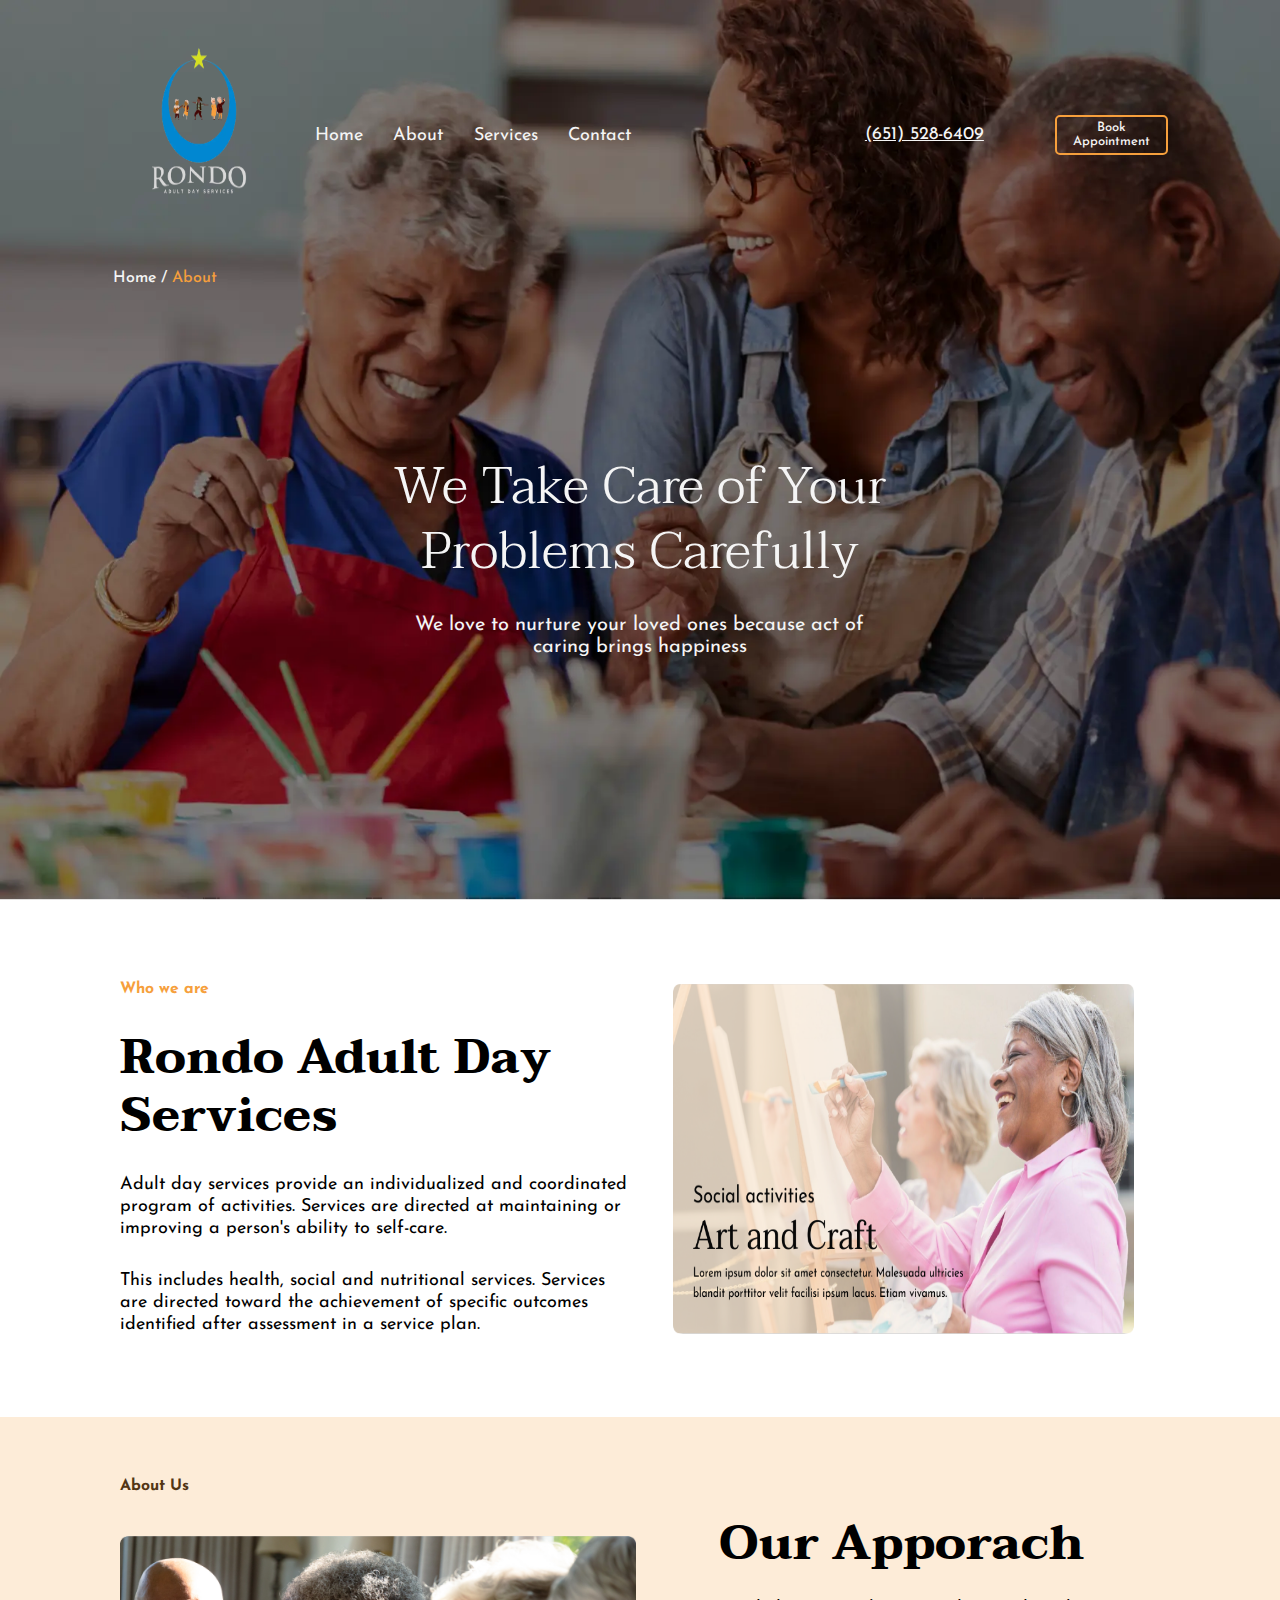
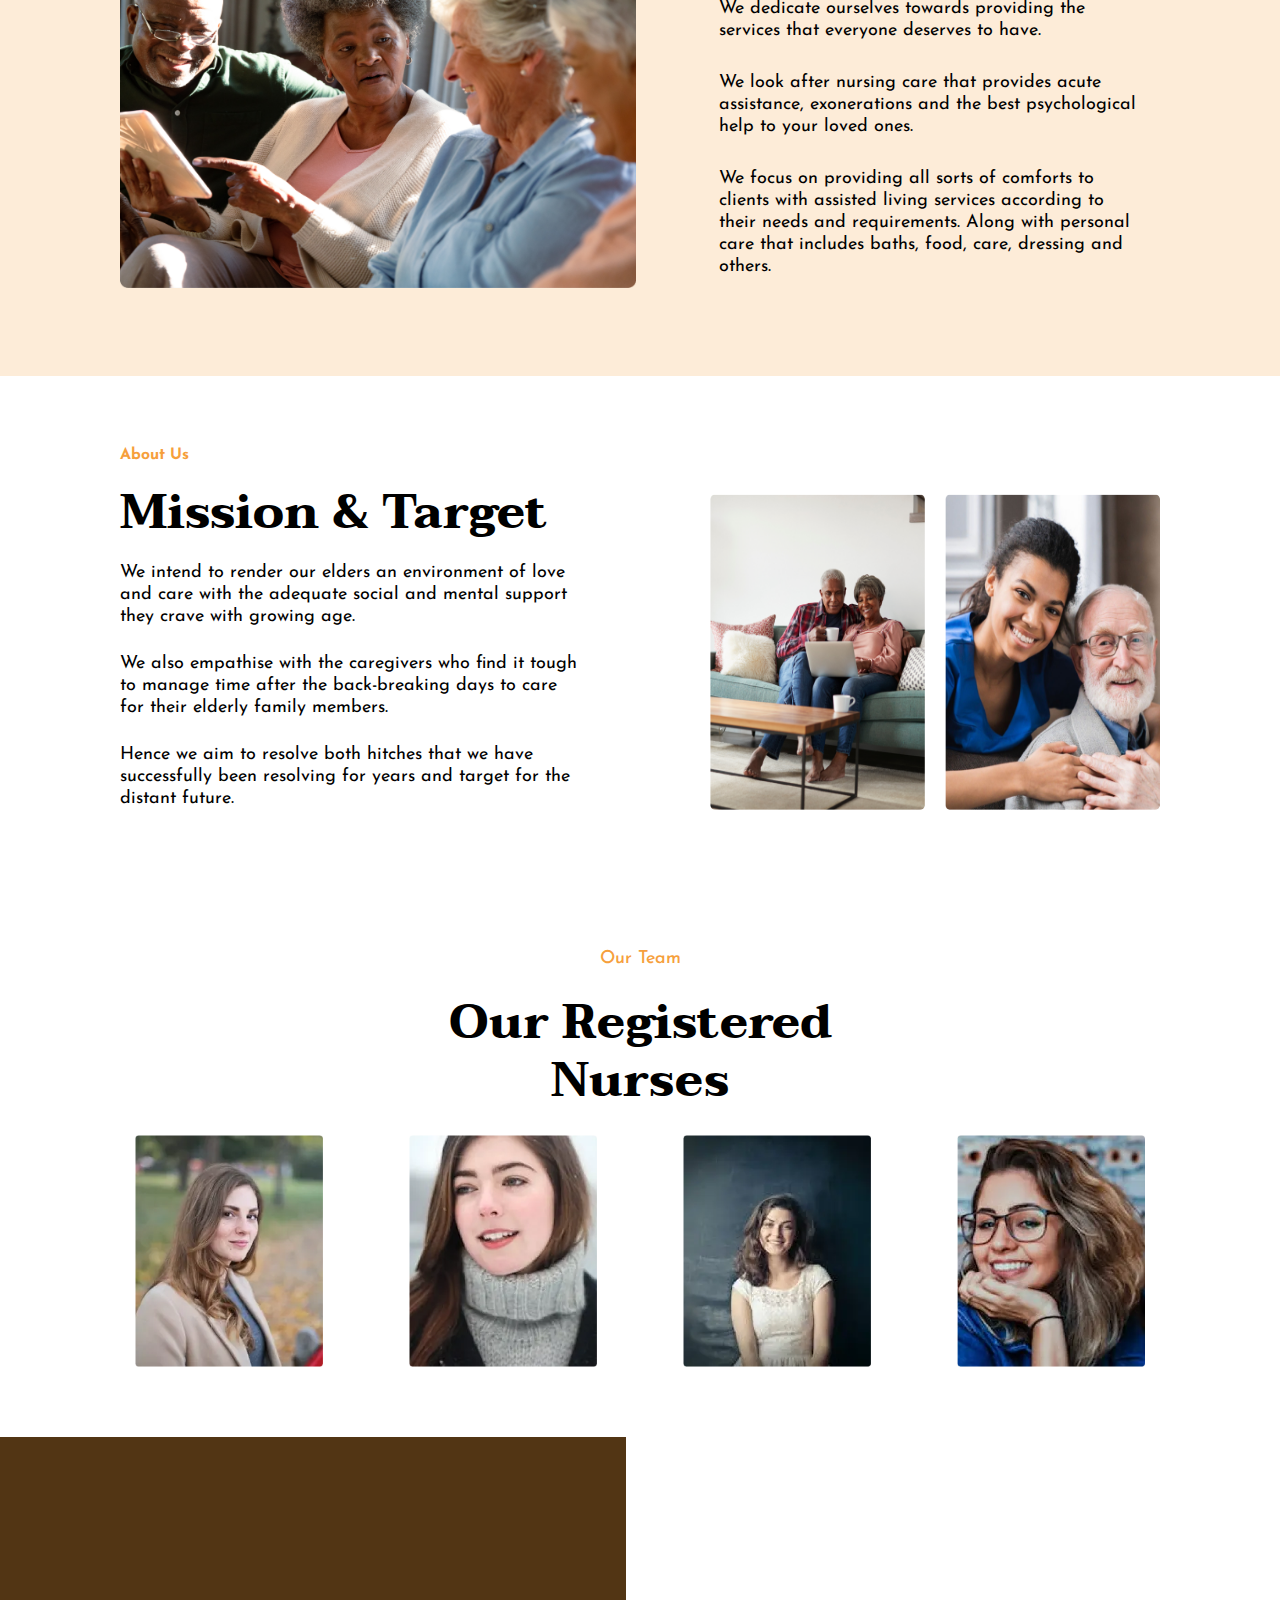
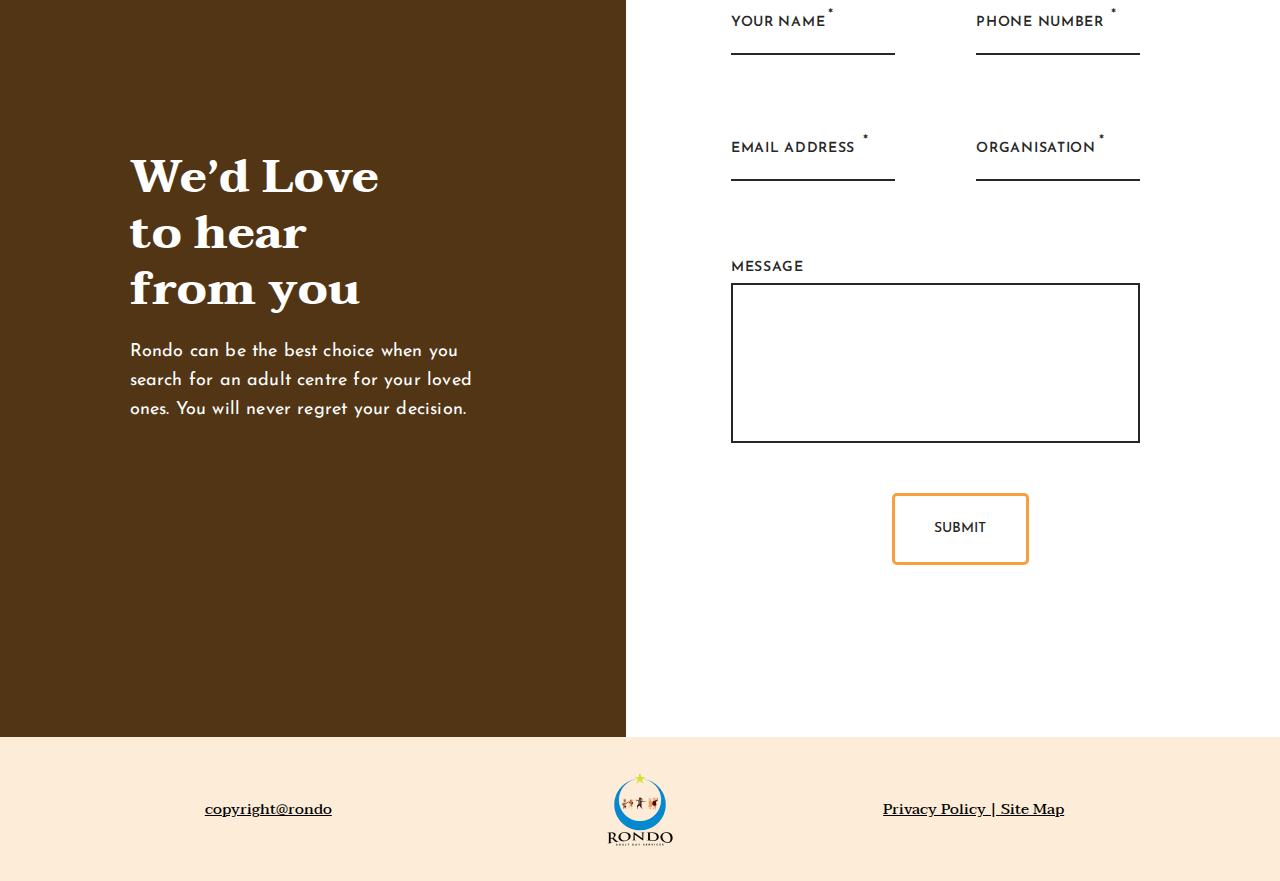
==== about.html @ e0cc9553 "page names and home page code updated" ====
<!DOCTYPE html>
<html lang="en">
  <head>
    <meta charset="UTF-8" />
    <meta http-equiv="X-UA-Compatible" content="IE=edge" />
    <meta name="viewport" content="width=device-width, initial-scale=1.0" />
    <title>about page</title>
    <link
      rel="icon"
      type="image/x-icon"
      href="./About_Images/PNG/fav-icon.png"
    />

    <link rel="stylesheet" href="style_about.css" />
    <link rel="stylesheet" href="media_about.css" />
    <link
      href="https://fonts.googleapis.com/css2?family=Josefin+Sans:wght@400;500&family=Taviraj:wght@500&display=swap"
      rel="stylesheet"
    />
  </head>
  <body>
    <!-- Hero Section -->
    <section class="hero_container">
      <header class="nav_header">
        <div class="navLogo">
          <img
            src="./About_Images/WEBP/Rondo White Nav Logo.webp"
            alt="rondo_logo"
          />
        </div>

        <nav class="navbar">
          <div class="navbar_links">
            <ul>
              <li><a href="index.html">Home</a></li>
              <li><a href="about.html">About</a></li>
              <li><a href="services.html">Services</a></li>
              <li><a href="contact.html">Contact</a></li>
            </ul>
          </div>

          <div class="numBtn_wrapper">
            <p>(651) 528-6409</p>

            <a href="index_contact.html">Book Appointment</a>
          </div>
        </nav>

        <a href="#" class="toggle-button">
          <span class="bar"></span>
          <span class="bar"></span>
        </a>
      </header>

      <div class="currentPage">
        <p>Home / <span class="about_color">About</span></p>
      </div>

      <article class="hero_article">
        <div class="hero_content">
          <h4>We Take Care of Your Problems Carefully</h4>

          <p>
            We love to nurture your loved ones because act of caring brings
            happiness
          </p>
        </div>
      </article>
    </section>

    <!-- Intro section -->
    <section class="intro_container">
      <div class="left_content">
        <div class="intro_title">
          <h5>Who we are</h5>
        </div>

        <div class="intro_heading">
          <h4>Rondo Adult Day Services</h4>
        </div>

        <div class="intro_para">
          <p>
            Adult day services provide an individualized and coordinated program
            of activities. Services are directed at maintaining or improving a
            person's ability to self-care.
          </p>

          <p>
            This includes health, social and nutritional services. Services are
            directed toward the achievement of specific outcomes identified
            after assessment in a service plan.
          </p>
        </div>
      </div>

      <div class="right_content">
        <div src="#" class="video">
          <img src="./About_Images/PNG/Who_We_are_Image.png" alt="video_icon" />
        </div>
      </div>
    </section>

    <!-- first about us Section -->
    <section class="firstAboutUs_container">
      <div class="left_content">
        <div class="firstAboutUs_title">
          <h5>About Us</h5>
        </div>
        <div class="image">
          <img src="./About_Images/PNG/ourApporach.png" alt="image" />
        </div>
      </div>

      <div class="right_content">
        <div class="firstAboutUs_heading">
          <h4>Our Apporach</h4>
        </div>

        <div class="firstAboutUs_para">
          <p>
            We dedicate ourselves towards providing the services that everyone
            deserves to have.
          </p>

          <p>
            We look after nursing care that provides acute assistance,
            exonerations and the best psychological help to your loved ones.
          </p>

          <p>
            We focus on providing all sorts of comforts to clients with assisted
            living services according to their needs and requirements. Along
            with personal care that includes baths, food, care, dressing and
            others.
          </p>
        </div>
      </div>
    </section>

    <!-- secondAboutUS Section -->
    <section class="secondAboutUs_container">
      <div class="left_content">
        <div class="secondAboutUs_title">
          <h5>About Us</h5>
        </div>

        <div class="secondAboutUs_heading">
          <h4>Mission & Target</h4>
        </div>

        <div class="secondAboutUs_para">
          <p>
            We intend to render our elders an environment of love and care with
            the adequate social and mental support they crave with growing age.
          </p>

          <p>
            We also empathise with the caregivers who find it tough to manage
            time after the back-breaking days to care for their elderly family
            members.
          </p>

          <p>
            Hence we aim to resolve both hitches that we have successfully been
            resolving for years and target for the distant future.
          </p>
        </div>
      </div>

      <div class="right_content">
        <div class="card">
          <img src="./About_Images/PNG/AboutUS_Image1.png" alt="image" />
        </div>

        <div class="card">
          <img src="./About_Images/PNG/AboutUS_Image2.png" alt="image" />
        </div>
      </div>
    </section>

    <!-- Our Team Section -->
    <section class="ourTeam_container">
      <div class="top_content">
        <div class="ourTeam_title">
          <h5>Our Team</h5>
        </div>

        <div class="ourTeam_heading">
          <h4>Our Registered Nurses</h4>
        </div>
      </div>

      <div class="card_content">
        <div class="card">
          <img src="./About_Images/WEBP/Team_Image1.webp" alt="img1" />

        </div>

        <div class="card">
          <img src="./About_Images/WEBP/Team_Image2.webp" alt="img1" />
        </div>

        <div class="card">
          <img src="./About_Images/WEBP/Team_Image3.webp" alt="img1" />
        </div>

        <div class="card">
          <img src="./About_Images/WEBP/Team_Image4.webp" alt="img1" />
        </div>
      </div>
    </section>

    <!-- Contact section -->
    <section class="contact_container">
      <article class="contact_article">
        <div class="article_wrapper">
          <div class="contact_heading">
            <h4>We’d Love to hear from you</h4>
          </div>

          <div class="contact_para">
            <p>
              Rondo can be the best choice when you search for an adult centre
              for your loved ones. You will never regret your decision.
            </p>
          </div>
        </div>
      </article>

      <form
        action="#"
        class="contact_form"
        autocomplete="off"
        method="post"
        name="About-sheet"
      >
        <div class="details">
          <div class="input_details">
            <label for="fName"
              >YOUR NAME<span style="color: #272727"><sup>*</sup></span></label
            >
            <input type="text" name="name" class="full_name" required />
          </div>

          <div class="input_details">
            <label for="mobile"
              >PHONE NUMBER
              <span style="color: #272727"><sup>*</sup></span></label
            >
            <input type="number" name="mobile" class="mobile" required />
          </div>

          <div class="input_details">
            <label for="email"
              >EMAIL ADDRESS
              <span style="color: #272727"><sup>*</sup></span></label
            >
            <input type="email" name="email" class="email" required />
          </div>

          <div class="input_details">
            <label for="organisation"
              >ORGANISATION<span style="color: #272727"
                ><sup>*</sup></span
              ></label
            >
            <input type="text" name="organisation" class="password2" required />
          </div>

          <div class="input_details message">
            <label for="message">MESSAGE</label>
            <textarea id="msg" cols="131" rows="8" name="message"> </textarea>
          </div>
        </div>

        <div class="contact_btn">
          <input type="submit" name="submit" id="submit_btn" />
        </div>
      </form>
    </section>

    <!-- footer Section -->
    <footer>
      <div class="copyright">
        <p>copyright@rondo</p>
      </div>

      <div class="footer_logo">
        <img
          src="./About_Images/WEBP/Rondo footer logo .webp"
          alt="footer_logo"
        />
      </div>

      <div class="privacy">
        <p>Privacy Policy | Site Map</p>
      </div>
    </footer>

    <script src="script_about.js"></script>
  </body>
</html>
---- style_about.css ----
*{
    margin: 0;
    padding: 0;
    box-sizing: border-box;
    text-decoration: none;
    list-style: none;
}

/* Hero Section */
.hero_container{
    width: 100%;
    height: 100vh;
    background: url(./About_Images/WEBP/Hero\ Image.webp);
    background-repeat: no-repeat;
    background-size: cover;
}

.hero_container .nav_header{
    /* border: 1px solid black;  */
    height: 30vh;
    width: 100%;
    display: flex;
    justify-content: center;
    align-items: center;
    gap: 8px;
    padding: 10px 120px;
}

/* Hamburger CSS */
.hero_container .nav_header .toggle-button{
    /* position: absolute;
    right: 20rem; */
    display: none;
    flex-direction: column;
    justify-content: space-between;
    width: 30px;
    height: 15px;
}

.hero_container .nav_header .toggle-button .bar{
    height: 3px;
    width: 100%;
    background-color: white;
    border-radius: 10px;
}

.hero_container .nav_header .navLogo{
    /* border: 1px solid black; */
    width: 15%;
    height: 85%;
}

.hero_container .nav_header .navLogo img{
    width: 100%;
    height: 100%;
}

.hero_container .nav_header .navbar{
    /* border: 1px solid black; */ 
    width: 84%;
    height: 85%;
    display: flex;
    align-items: center;
    justify-content: space-between;
}

.hero_container .nav_header .navbar .navbar_links{
    /* border: 1px solid black;  */
    width: 43%;
}

.hero_container .nav_header .navbar .navbar_links ul{
    display: flex;
    align-items: center;
    justify-content: space-evenly;
}

.hero_container .nav_header .navbar .navbar_links ul li a{
    font-family: 'Josefin Sans';
    font-style: normal;
    font-weight: 400;
    font-size: 18px;
    line-height: 18px;
    color: #F5F5F5;
}

.hero_container .nav_header .navbar .navbar_links ul li a:hover{
    color: #F69F3C;
}

.hero_container .nav_header .navbar .numBtn_wrapper{
    /* border: 1px solid black;  */
    width: 36%;
    display: flex;
    justify-content: space-around;
    align-items: center;
    flex-wrap: wrap;
}

.hero_container .nav_header .navbar .numBtn_wrapper p{
    font-family: 'Josefin Sans';
    font-style: normal;
    font-weight: 400;
    font-size: 18px;
    line-height: 18px;
    text-decoration-line: underline;
    color: #F5F5F5;
}

.hero_container .nav_header .navbar .numBtn_wrapper a{
    border: 2px solid #F69F3C;
    border-radius: 5px;
    width: 36%;
    height: 40px;
    font-family: 'Josefin Sans';
    font-style: normal;
    text-align: center;
    font-weight: 500;
    font-size: 13px;
    line-height: 14px;
    color: #F5F5F5;
    display: flex;
    justify-content: center;
    align-items: center;
    flex-wrap: wrap;
    transform: translateX(30px);
}

.hero_container .nav_header .navbar .numBtn_wrapper a:hover{
    background: #F69F3C;
    border: none;
    color: #000000;
}

.currentPage{
    /* border: 1px solid black; */
    width: 20%;
    transform: translateX(44%);
}

.currentPage p{
    font-family: 'Josefin Sans';
    font-style: normal;
    font-weight: 500;
    font-size: 16px;
    line-height: 16px;
    color: #F5F5F5;
}

.currentPage .about_color{
    color: #F69F3C;
}


.hero_article{
    /* border: 1px solid black;  */
    height: 60vh;
    display: flex;
    align-items: center;
    justify-content: center;
}

.hero_article .hero_content{
    /* border: 1px solid black; */
    height: 100%;
    display: flex;
    flex-direction: column;
    align-items: center;
    justify-content: center;
}

.hero_article .hero_content h4{
    width: 55%;
    font-family: 'Taviraj';
    font-style: normal;
    font-weight: 300;
    font-size: 52px;
    line-height: 65px;
    text-align: center;
    color: #F5F5F5;
}

.hero_article .hero_content p{
    /* border: 1px solid black; */
    width: 52%;
    font-family: 'Josefin Sans';
    font-style: normal;
    font-weight: 400;
    font-size: 20px;
    line-height: 110%;
    margin-top: 30px;
    text-align: center;
    color: #F5F5F5;
}


/* Intro section  */
.intro_container{
    /* border: 1px solid black; */
    width: 100%;
    height: auto;
    display: flex;
    gap: 15px;
    padding: 80px 120px;
}

.intro_container .left_content{
    /* border: 1px solid black; */
    width: 50%;
    display: flex;
    flex-direction: column;
    gap: 30.22px;
}

.intro_container .left_content .intro_title{
    /* border: 1px solid black; */
    width: 40%;
    font-family: 'Josefin Sans';
    font-style: normal;
    font-weight: 600;
    font-size: 19.0426px;
    line-height: 19px;
    color: #F69F3C;
}

.intro_container .left_content .intro_heading{
    /* border: 1px solid black; */
    width: 90%;
    font-family: 'Taviraj';
    font-style: normal;
    font-weight: 300;
    font-size: 48px;
    line-height: 58px;
    color: #000000;
}

.intro_container .left_content .intro_para{
    /* border: 1px solid black; */
    width: 100%;
    display: flex;
    flex-direction: column;
    gap: 30px;
}

.intro_container .left_content .intro_para p{
    font-family: 'Josefin Sans';
    font-style: normal;
    font-weight: 400;
    font-size: 18px;
    line-height: 122%;
    color: #000000;
}

.intro_container .right_content{
    /* border: 1px solid black; */
    width: 50%;
    display: flex;
    justify-content: center;
    align-items: center;
}

.intro_container .right_content .video{
    width: 90%;
    height: 350px;
    background: #D9D9D9;
    border-radius: 10px;
    display: flex;
    justify-content: center;
    align-items: center;
}

.intro_container .right_content .video img{
    width: 100%;
    height: 100%;
}


/* first about us Section */
.firstAboutUs_container{
    /* border: 1px solid black; */
    width: 100%;
    height: auto;
    background: #FDECD8;
    display: flex;
    gap: 60px;
    padding: 60px 120px;
}

.firstAboutUs_container .left_content{
    /* border: 1px solid black; */
    width: 50%;
    display: flex;
    flex-direction: column;
    gap: 40px;
    
}

.firstAboutUs_container .left_content .firstAboutUs_title{
    width: 40%;
    font-family: 'Josefin Sans';
    font-style: normal;
    font-weight: 600;
    font-size: 19.0426px;
    line-height: 19px;
    color: #523514;
}

.firstAboutUs_container .left_content .image{
    width: 100%;
    height: 80%;
    background: #D9D9D9;
    border-radius: 10px;
}

.firstAboutUs_container .left_content .image img{
    width: 100%;
    height: 100%;
}

.firstAboutUs_container .right_content{
    /* border: 1px solid black; */
    width: 45%;
    display: flex;
    flex-direction: column;
    align-items: center;
    justify-content: center;
    gap: 25.22px;
    
}

.firstAboutUs_container .right_content .firstAboutUs_heading{
    /* border: 1px solid black; */
    width: 90%;
    font-family: 'Taviraj';
    font-style: normal;
    font-weight: 500;
    font-size: 48px;
    line-height: 121%;
    color: #000000;
}

.firstAboutUs_container .right_content .firstAboutUs_para{
    /* border: 1px solid black;  */
    width: 90%;
    display: flex;
    flex-direction: column;
    gap: 30px;
}

.firstAboutUs_container .right_content .firstAboutUs_para p{
    font-family: 'Josefin Sans';
    font-weight: 400;
    font-size: 18px;
    line-height: 22px;
    color: #000000;
}



/* secondAboutUS Section  */
.secondAboutUs_container{
    /* border: 1px solid black; */
    width: 100%;
    height: auto;
    display: flex;
    gap: 15px;
    padding: 70px 120px;
}

.secondAboutUs_container .left_content{
    /* border: 1px solid black; */
    width: 50%;
    display: flex;
    flex-direction: column;
    gap: 25px;
}

.secondAboutUs_container .left_content .secondAboutUs_title{
    width: 40%;
    font-family: 'Josefin Sans';
    font-style: normal;
    font-weight: 600;
    font-size: 19.0426px;
    line-height: 19px;
    color: #F69F3C;
}

.secondAboutUs_container .left_content .secondAboutUs_heading{
    /* border: 1px solid black; */
    width: 90%;
    font-family: 'Taviraj';
    font-style: normal;
    font-weight: 500;
    font-size: 48px;
    line-height: 47px;
    color: #000000;
}

.secondAboutUs_container .left_content .secondAboutUs_para{
    width: 90%;
    display: flex;
    flex-direction: column;
    gap: 25px;
}

.secondAboutUs_container .left_content .secondAboutUs_para{
    font-family: 'Josefin Sans';
    font-style: normal;
    font-weight: 400;
    font-size: 18px;
    line-height: 22px;
    color: #000000;
}

.secondAboutUs_container .right_content{
    /* border: 1px solid black; */
    width: 50%;
    display: flex;
    justify-content: flex-end;
    align-items: center;
    padding-top: 3rem;
    gap: 20px;
}

.secondAboutUs_container .right_content .card{
    /* border: 1px solid black;  */
    width: 42%;
    height: 100%;
    border-radius: 4.73528px;
    
}

.secondAboutUs_container .right_content .card img{
    width: 100%;
    height: 100%;
    border-radius: 4.73528px;
    transition: all 0.3s;
}

.secondAboutUs_container .right_content .card img:hover{
    transform: scale(0.9);
}


/* Our Team Section */
.ourTeam_container{
    /* border: 1px solid black; */
    width: 100%;
    height: auto;
    display: flex;
    flex-direction: column;
    gap: 25px;
    padding: 70px 60px;
}

.ourTeam_container .top_content{
    /* border: 1px solid black; */
    width: 100%;
    height: 40%;
    display: flex;
    flex-direction: column;
    justify-content: center;
    align-items: center;
    gap: 25px;
}

.ourTeam_container .top_content .ourTeam_title h5{
    font-family: 'Josefin Sans';
    font-style: normal;
    font-weight: 500;
    font-size: 18px;
    line-height: 19px;
    color: #F69F3C;
}

.ourTeam_container .top_content .ourTeam_heading{
    width: 40%;
    font-family: 'Taviraj';
    font-style: normal;
    font-weight: 400;
    font-size: 48px;
    line-height: 58px;
    text-align: center;
    color: #000000;
}

.ourTeam_container .card_content{
    /* border: 1px solid black; */
    width: 100%;
    height: 45%;
    display: flex;
    justify-content: space-evenly;
    align-items: center;
}

.ourTeam_container .card_content .card{
    /* border: 1px solid black; */
    width: 18%;
    height: 100%;
    border-radius: 4.73528px; 
    display: flex;
    flex-direction: column;
    justify-content: center;
    align-items: center;
    gap: 20px;
}

.ourTeam_container .card_content .card img{
    width: 90%;
    height: 90%;
}

.ourTeam_container .card_content .details{
    display: flex;
    flex-direction: column;
    justify-content: center;
    align-items: center;
    gap: 3px;
}

.ourTeam_container .card_content .details h6{
    width: 147px;
    font-family: 'Taviraj';
    font-style: normal;
    font-weight: 500;
    font-size: 20px;
    line-height: 22px;
    text-align: center;
    color: #000000;
}

.ourTeam_container .card_content .details p{
    width: 124px;
    font-family: 'Josefin Sans';
    font-style: normal;
    font-weight: 400;
    font-size: 12px;
    line-height: 22px;
    text-align: center;
    text-transform: uppercase;
    color: #000000;
}


/* Contact section */
.contact_container{
    /* border: 1px solid black; */
    width: 100%;
    height: 100vh;
    display: flex;
    gap: 15px;
}

.contact_container .contact_article{
    /* border: 1px solid black; */
    width: 49%;
    height: 100%;
    display: flex;
    align-items: center;
    justify-content: center;
    background: #523514;
}

.contact_container .contact_article .article_wrapper{
    /* border: 1px solid black; */
    width: 65%;
    padding: 20px;
    display: flex;
    flex-direction: column;
    gap: 20px;
}

.contact_container .contact_article .article_wrapper .contact_heading{
    /* border: 1px solid black; */
    width: 80%;
    font-family: 'Taviraj';
    font-style: normal;
    font-weight: 400;
    font-size: 46px;
    line-height: 56px;
    color: #FFFFFF;
}

.contact_container .contact_article .article_wrapper .contact_para{
    /* border: 1px solid black; */
    width: 100%;
    font-family: 'Josefin Sans';
    font-style: normal;
    font-weight: 400;
    font-size: 18px;
    line-height: 29px;
    letter-spacing: 0.01em;
    color: #FFFFFF;
}

.contact_container .contact_form{
    /* border: 1px solid black;  */
    width: 50%;
    height: 100%;
    padding: 90px;
    display: flex;
    flex-direction: column;
    justify-content: center;
    align-items: center;
    gap: 50px;
}

.contact_container .contact_form .details{
    /* border: 1px solid black;  */
    width: 100%;
    display: flex;
    justify-content: space-between;
    align-items: center;
    flex-wrap: wrap;
    gap: 80px;
    padding: 0px 50px 0px 0px;
}

.contact_container .contact_form .details .input_details{
    width: 40%;
    display: flex;
    flex-direction: column;
    gap: 8px;
}

.contact_container .contact_form .details .input_details label{
    /* border: 1px solid black;  */
    width: 100%;
    font-family: 'Josefin Sans';
    font-style: normal;
    font-weight: 600;
    font-size: 14px;
    line-height: 14px;
    letter-spacing: 0.05em;
    color: #272727;
}

.contact_container .contact_form .details .input_details label span{
    font-size: 18px;
    margin-left: 3px;
    font-weight: 500;
}

.contact_container .contact_form .details .input_details input{
    border: none;
    border-bottom: 2px solid #272727;
    outline: none;
}

.contact_container .contact_form .details textarea{
    width: 250% !important;
    resize: none;
    outline: none;
    border: 2px solid #272727;
    padding: 10px;
    font-size: 15px;
}

.contact_container .contact_form .contact_btn{
    width: 30%;
    height: 10%;
    border: 3px solid #F69F3C;
    border-radius: 5px;
    display: flex;
    align-items: center;
    justify-content: center;
    cursor: pointer;
    transition: all 0.4s linear;
}

.contact_container .contact_form .contact_btn:hover{
    background: #F69F3C;
    border: none;
    transform: scale(0.9);
}

.contact_container .contact_form .contact_btn input{
    border: none;
    outline: none;
    cursor: pointer;
    background: none;
    text-transform: uppercase;
    font-family: 'Josefin Sans';
    font-weight: 500;
    font-size: 14px;
    line-height: 14px;
    color: #272727;
}

 
footer{
    /* border: 1px solid black; */
    width: 100%;
    height: 16vh;
    display: flex;
    justify-content: space-evenly;
    align-items: center;
    flex-wrap: wrap;
    background: #FDECD8;
}

footer .copyright{
    /* border: 1px solid black; */
    width: 15%;
    font-family: 'Taviraj';
    font-style: normal;
    font-weight: 500;
    font-size: 15px;
    line-height: 20px;
    text-decoration-line: underline;
    color: #000000;
}


footer .footer_logo{
    /* border: 1px solid black; */
    width: 6%;
    height: 90%;
    display: flex;
    justify-content: center;
    align-items: center;
}

footer .privacy{
    /* border: 1px solid black; */
    width: 15%;
    font-family: 'Taviraj';
    font-style: normal;
    font-weight: 500;
    font-size: 15px;
    line-height: 20px;
    text-decoration-line: underline;
    color: #000000;
}
---- media_about.css ----
/* navbar */
@media (max-width: 480px){
    .hero_container .nav_header{
        /* border: 1px solid black;  */
        width: 100%;
        padding: 10px 60px 0px 15px;
        display: flex;
        align-items: center;
        justify-content: space-between;
    }

    .hero_container .nav_header .toggle-button{
        display: flex;
    }

    .hero_container .nav_header .navbar{
        /* border: 1px solid black; */
        display: none;
        align-items: flex-end;
        width: 100%;
        transform: translateY(87px);
    }

    .hero_container .nav_header .navLogo{
        /* border: 1px solid black;  */
        width: 50%;
        height: 80%;
    }

    .hero_container .nav_header .navbar .navbar_links ul{
        /* border: 1px solid black; */
        width: 80%;
        align-items: flex-start;
        flex-direction: column;
        gap: 12px;
    }

    .hero_container .nav_header .navbar .navbar_links ul li a{
        font-size: 15px;
        font-weight: 600;
    }

    .hero_container .nav_header .navbar .numBtn_wrapper{
        /* border: 1px solid black; */
        width: 70%;
        display: flex;
        flex-direction: column;
        justify-content: center;
        align-items: flex-end;
        gap: 15px;
    }

    .hero_container .nav_header .navbar .numBtn_wrapper a{
        width: 70%;
        transform: translatex(-3px);
    }

    .hero_container .nav_header .navbar.active{
        display: flex;
    }
}

@media (max-width : 400px){
    .hero_container .nav_header{
        /* border: 1px solid black;  */
        width: 100%;
        padding: 10px 60px 0px 15px;
        display: flex;
        justify-content: space-between;
    }

    .hero_container .nav_header .toggle-button{
        display: flex;
    }

    .hero_container .nav_header .navbar{
        /* border: 1px solid black; */
        display: none;
        align-items: flex-end;
        width: 100%;
        transform: translateY(80px);
    }

    .hero_container .nav_header .navLogo{
        /* border: 1px solid black;  */
        width: 55%;
        height: 90%;
    }

    .hero_container .nav_header .navbar .navbar_links ul{
        /* border: 1px solid black; */
        width: 80%;
        align-items: flex-start;
        flex-direction: column;
        gap: 7px;
    }

    .hero_container .nav_header .navbar .navbar_links ul li a{
        font-size: 15px;
        font-weight: 600;
    }

    .hero_container .nav_header .navbar .numBtn_wrapper{
        /* border: 1px solid black;  */
        width: 80%;
        display: flex;
        flex-direction: column;
        justify-content: center;
        align-items: flex-end;
        gap: 15px;
    }

    .hero_container .nav_header .navbar .numBtn_wrapper a{
        font-size: 14px;
        width: 82%;
    }

    .hero_container .nav_header .navbar .numBtn_wrapper p{
        font-size: 15px;
        font-weight: 600;
    }

    .hero_container .nav_header .navbar.active{
        display: flex;
    }
}

@media (max-width : 380px){
    .hero_container .nav_header{
        /* border: 1px solid black;  */
        width: 100%;
        padding: 10px 60px 0px 15px;
        display: flex;
        justify-content: space-between;
    }

    .hero_container .nav_header .toggle-button{
        display: flex;
    }

    .hero_container .nav_header .navbar{
        /* border: 1px solid black; */
        display: none;
        align-items: flex-end;
        width: 100%;
        transform: translateY(80px);
    }

    .hero_container .nav_header .navLogo{
        /* border: 1px solid black;  */
        width: 55%;
        height: 90%;
    }

    .hero_container .nav_header .navbar .navbar_links ul{
        /* border: 1px solid black; */
        width: 80%;
        align-items: flex-start;
        flex-direction: column;
        gap: 7px;
    }

    .hero_container .nav_header .navbar .navbar_links ul li a{
        font-size: 15px;
        font-weight: 600;
    }

    .hero_container .nav_header .navbar .numBtn_wrapper{
        /* border: 1px solid black;  */
        width: 80%;
        display: flex;
        flex-direction: column;
        justify-content: center;
        align-items: flex-end;
        gap: 15px;
    }

    .hero_container .nav_header .navbar .numBtn_wrapper a{
        font-size: 14px;
        width: 82%;
    }

    .hero_container .nav_header .navbar .numBtn_wrapper p{
        font-size: 15px;
        font-weight: 600;
    }

    .hero_container .nav_header .navbar.active{
        display: flex;
    }
}


/* Hero Article */
@media (max-width : 480px){
.hero_container{
    width: 100%;
    background: url(./About_Images/PNG/Res\ Hero\ Image\ about.png);
    background-repeat: no-repeat;
    background-size: cover;
}
    
.hero_article{
    /* border: 1px solid black; */
    height: 64vh;
}

.hero_article .hero_content h4{
    width: 100%;
    font-weight: 200;
    font-size: 36px;
    line-height: 40px;
}

.hero_article .hero_content p{
    width: 85%;
    font-size: 18px;
    line-height: 120%;
    margin-top: 25px;
}

}


/* Intro section */
@media (max-width : 480px){
    .intro_container{
        /* border: 1px solid black; */
        width: 100%;
        height: auto;
        display: flex;
        flex-direction: column-reverse;
        gap: 20px;
        padding-top: 4rem;
    }
    
    .intro_container .left_content{
        /* border: 1px solid black; */
        width: 100% !important;
        height: 65%;
        gap: 20px !important;
        padding: 20px !important;
    }
    
    .intro_container .left_content .intro_title{
        width: 100%;
        font-weight: 500;
        font-size: 20px !important;
    }
    
    .intro_container .left_content .intro_heading{
        width: 100%;
        font-weight: 300;
        font-size: 36px !important;
        line-height: 40px !important;
    }
    
    .intro_container .left_content .intro_para{
        /* border: 1px solid black; */
        width: 100% !important;
        gap: 20px !important;
    }
    
    .intro_container .left_content .intro_para p{
        font-weight: 400;
        font-size: 16px !important;
        line-height: 152% !important;
    }
    
    .intro_container .right_content{
        /* border: 1px solid black; */
        width: 100% !important;
        height: 35% !important;
    }
    
    .intro_container .right_content .video{
        width: 88% !important;
        height: 100% !important;
    }  
}




/* first about us Section */
@media (max-width : 480px){
    .firstAboutUs_container{
        /* border: 1px solid black; */
        width: 100%;
        height: auto;
        background: #FDECD8;
        display: flex;
        flex-direction: column;
        gap: 15px;
    }
    
    .firstAboutUs_container .left_content{
        /* border: 1px solid black; */
        width: 100%;
        height: 40% !important;
        gap: 20px !important;
        padding: 30px 10px 10px 40px;
    }
    
    .firstAboutUs_container .left_content .firstAboutUs_title{
        width: 100% !important; 
        font-weight: 600;
        font-size: 20px !important;
        line-height: 19px;
    }
    
    .firstAboutUs_container .left_content .image{
        width: 90%;
        height: 300px;
    }
    
    .firstAboutUs_container .right_content{
        /* border: 1px solid black; */
        width: 100%;
        display: flex;
        flex-direction: column;
        gap: 30.22px;
        padding: 14px 10px 10px 40px;
    }
    
    .firstAboutUs_container .right_content .firstAboutUs_heading{
        width: 90%;
        font-weight: 500;
        font-size: 34px;
        line-height: 120%;
    }
    
    .firstAboutUs_container .right_content .firstAboutUs_para{
        /* border: 1px solid black;  */
        width: 90%;
        display: flex;
        flex-direction: column;
        gap: 25px;
    }
    
    .firstAboutUs_container .right_content .firstAboutUs_para p{
        font-size: 18px;
        line-height: 22px;
    }
}



/* secondAboutUS Section */
@media (max-width : 480px){
    .secondAboutUs_container{
        /* border: 1px solid black; */
        width: 100%;
        height: auto;
        display: flex;
        justify-content: flex-start;
        align-items: flex-start;
        flex-direction: column-reverse;
        gap: 40px !important;
        padding: 0px 40px 20px 40px;
    }
    
    .secondAboutUs_container .left_content{
        width: 100%;
        gap: 20px;
    }
    
    .secondAboutUs_container .left_content .secondAboutUs_title{
        width: 100%;
        font-size: 20px !important;
        line-height: 19px;
    }
    
    .secondAboutUs_container .left_content .secondAboutUs_heading{
        width: 100%;
        font-size: 36px;
        line-height: 38px;
    }
    
    .secondAboutUs_container .left_content .secondAboutUs_para{
        width: 90%;
        gap: 20px;
    }
    
    .secondAboutUs_container .left_content .secondAboutUs_para{
        font-size: 18px;
        line-height: 20px;
    }
    
    .secondAboutUs_container .right_content{
        /* border: 1px solid black; */
        width: 100%;
        display: flex;
        justify-content: flex-start;
        align-items: flex-start;
        gap: 20px;
    }
    
    .secondAboutUs_container .right_content .card{
        /* border: 1px solid black; */
        width: 50%;
        height: 100%;
        border-radius: 4.73528px
    }
}



/* Our Team Section */
@media (max-width : 480px){
    .ourTeam_container{
        /* border: 1px solid black; */
        width: 100%;
        height: auto;
        gap: 20px;
    }
    
    .ourTeam_container .top_content{
        /* border: 1px solid black; */
        width: 100%;
        height: 30%;
        display: flex;
        flex-direction: column;
        justify-content: center;
        align-items: center;
        gap: 20px;
    }
    
    .ourTeam_container .top_content .ourTeam_title h5{
        font-size: 20px;
    }
    
    .ourTeam_container .top_content .ourTeam_heading{
        width: 80%;
        font-size: 36px;
        line-height: 41px;
        text-align: center;
    }
    
    .ourTeam_container .top_content .ourTeam_para{
        width: 80%;
        font-size: 18px;
        line-height: 22px;
    }
    
    .ourTeam_container .card_content{
        /* border: 1px solid black; */
        width: 100%;
        height: 70%;
        display: flex;
        flex-direction: column;
        justify-content: center !important;
        align-items: center;
        gap: 5px !important;
    }
    
    .ourTeam_container .card_content .card{
        /* border: 1px solid black; */
        width: 60%;
        height: 20%;
        border-radius: 4.73528px; 
        display: flex;
        flex-direction: column;
        justify-content: center;
        align-items: center;
        gap: 10px;
    }
    
    .ourTeam_container .card_content .card img{
        width: 90%;
        height: 60%;
    }
    
    .ourTeam_container .card_content .details h6{
        width: 100%;
        font-size: 18px;
    }
    
    .ourTeam_container .card_content .details p{
        width: 100%;
        font-weight: 400;
        font-size: 10px;
    }
}


/* Contact section */
/* @media (max-width: 480px){
    .contact_container{
        width: 100%;
        height: 150vh;
        display: flex;
        flex-direction: column;
        gap: 15px;
        margin-top: 0px;
    }
    
    .contact_container .contact_article{
        width: 100%;
        height: 300px !important;
    }
    
    .contact_container .contact_article .article_wrapper{
        width: 85%;
        height: 100%;
        padding: 0;
        display: flex;
        flex-direction: column;
        align-items: center;
        justify-content: center;
        gap: 10px !important;
    }
    
    .contact_container .contact_article .article_wrapper .contact_heading{
        width: 100%;
        font-size: 35px;
        line-height: 40px;
        letter-spacing: 2px;
    }
    
    .contact_container .contact_article .article_wrapper .contact_para{
        width: 100%;
        font-size: 18px;
        line-height: 25px;
    }

    .contact_container .contact_form{
        width: 100%;
        height: 100%;
        padding: 10px 40px;
        gap: 10px !important;
    }
    
    .contact_container .contact_form .details{
        width: 100%;
        gap: 30px;
        padding: 0px 0px 0px 0px;
    }
    
    .contact_container .contact_form .details .input_details{
        width: 100%;
        display: flex;
        flex-direction: column;
        gap: 20px;
    }
    
    .contact_container .contact_form .details .input_details label{
        width: 100%;
        font-size: 16px;
        letter-spacing: 0.08em;
    }
    
    .contact_container .contact_form .details .input_details label span{
        font-size: 23px;
    }
    
    .contact_container .contact_form .details textarea{
        width: 100% !important;
        font-size: 18px;
    }
    
    .contact_container .contact_form .contact_btn{
        width: 40%;
        height: 8%;
    }
    
    .contact_container .contact_form .contact_btn input{
        width: 100%;
        height: 100%;
        background: transparent;
        font-size: 16px;
    }
} */


@media (max-width: 480px){
    .contact_container{
        /* border: 1px solid black; */
        width: 100%;
        height: 155vh;
        display: flex;
        flex-direction: column;
        gap: 15px;
    }
    
    .contact_container .contact_article{
        /* border: 1px solid black; */
        width: 100%;
        height: 50vh;
    }
    
    .contact_container .contact_article .article_wrapper{
        /* border: 1px solid black; */
        width: 85%;
        height: 100%;
        padding: 0;
        display: flex;
        flex-direction: column;
        align-items: center;
        justify-content: center;
        gap: 20px;
    }
    
    .contact_container .contact_article .article_wrapper .contact_heading{
        /* border: 1px solid black;  */
        width: 100%;
        font-size: 40px;
        line-height: 50px;
        letter-spacing: 2px;
    }
    
    .contact_container .contact_article .article_wrapper .contact_para{
        /* border: 1px solid black; */
        width: 100%;
        font-size: 18px;
        line-height: 28px;
        letter-spacing: 0.03em;
    }

    .contact_container .contact_form{
        /* border: 1px solid black; */
        width: 100%;
        height: 100%;
        padding: 20px;
        gap: 10px;
    }
    
    .contact_container .contact_form .details{
        /* border: 1px solid black;  */
        width: 100%;
        display: flex;
        flex-direction: column;
        justify-content: flex-start;
        align-items: flex-start;
        flex-wrap: wrap;
        gap: 50px;
        padding: 0px 0px 0px 0px;
    }
    
    .contact_container .contact_form .details .input_details{
        width: 100%;
        display: flex;
        flex-direction: column;
        gap: 20px;
    }
    
    .contact_container .contact_form .details .input_details label{
        width: 100%;
        font-size: 18px;
        letter-spacing: 0.08em;
    }
    
    .contact_container .contact_form .details .input_details label span{
        font-size: 23px;
    }
    
    .contact_container .contact_form .details textarea{
        width: 100% !important;
        font-size: 18px;
    }
    
    .contact_container .contact_form .contact_btn{
        width: 50%;
        height: 8%;
    }
    
    .contact_container .contact_form .contact_btn input{
        width: 100%;
        height: 100%;
        background: transparent;
        font-size: 18px;
    }
}

@media (max-height: 600px){
    .contact_container{
        /* border: 1px solid black; */
        height: 180vh;
    }

    .contact_container .contact_article .article_wrapper .contact_heading{
        font-size: 30px;
        line-height: 40px;
    }

    .contact_container .contact_article .article_wrapper .contact_para{
        font-size: 16px;
        line-height: 20px;
    }

    .contact_container .contact_form .details .input_details label{
        width: 100%;
        font-size: 16px;
    }

    .contact_container .contact_form .details textarea{
        width: 100% !important;
        height: 100px;
        font-size: 16px;
    }

    .contact_container .contact_form .contact_btn{
        width: 50%;
        height: 5%;
    }
}



/* footer section */
@media (max-width: 480px){
    footer{
        /* border: 1px solid black;  */
        width: 100%;
        height: 22vh;
        display: flex;
        flex-direction: column;
        justify-content: center;
        gap: 8px;
    }
    
    footer .copyright{
        /* border: 1px solid black;  */
        width: 50%;
        font-size: 20px;
        text-align: center;
        transform: translateY(100px);
    }
    
    footer .footer_logo{
        /* border: 1px solid black;  */
        width: 30%;
        height: 60%;
        transform: translateY(-30px);
    }

    footer .footer_logo img{
        width: 100%;
        height: 100%;
    }
    
    footer .privacy{
        /* border: 1px solid black; */
        width: 80%;
        font-size: 18px;
        text-align: center;
        transform: translateY(-10px);
    }
}

@media (max-height : 635px) {
    footer{
        /* border: 1px solid black;  */
        width: 100%;
        height: 30vh;
        display: flex;
        flex-direction: column;
        justify-content: center;
        gap: 8px;
    }
}
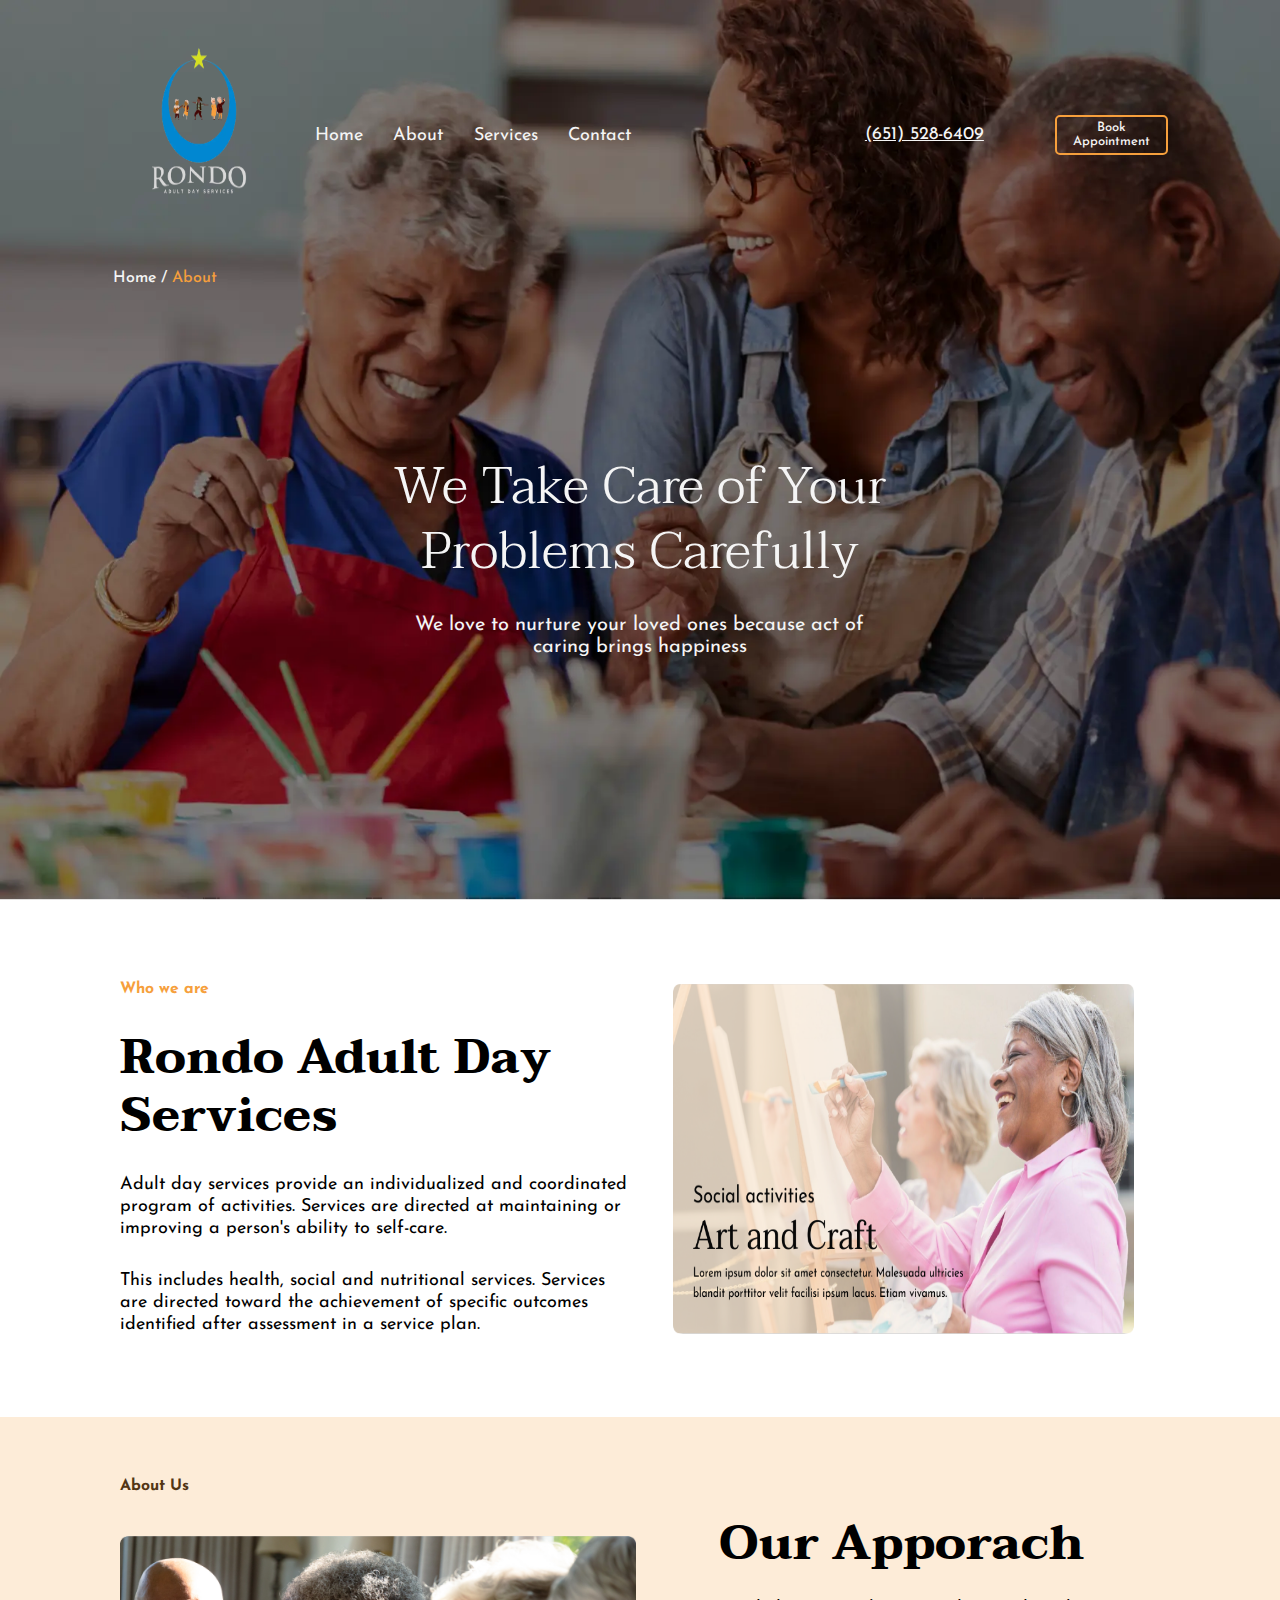
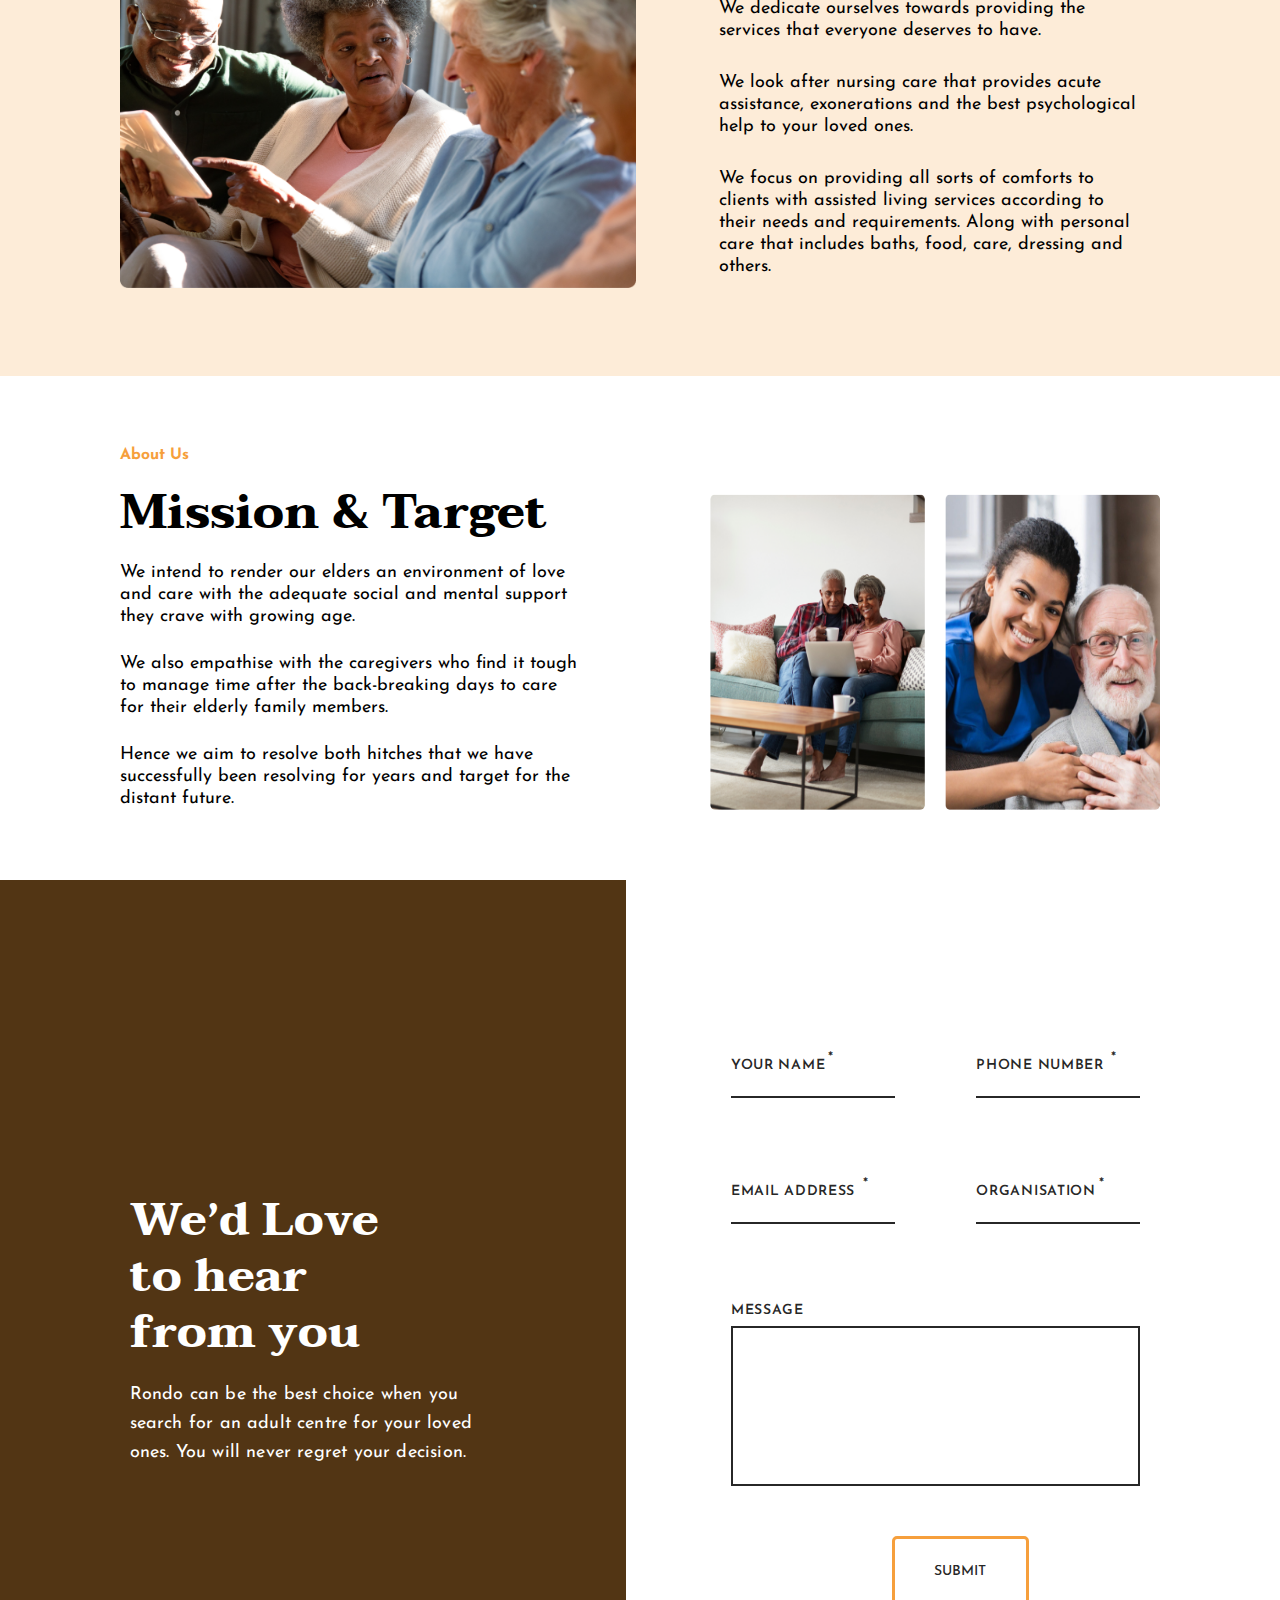
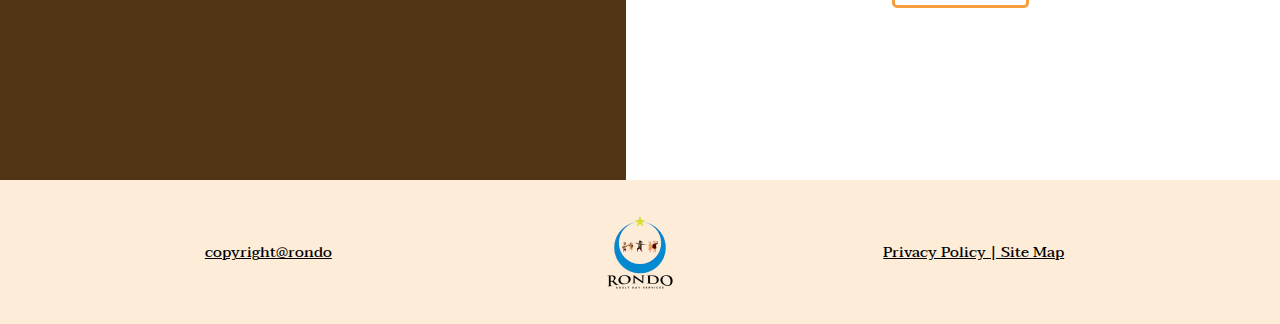
==== commit a13499c7: "code updated" ====
--- a/about.html
+++ b/about.html
@@ -180,7 +180,7 @@
     </section>
 
     <!-- Our Team Section -->
-    <section class="ourTeam_container">
+    <!-- <section class="ourTeam_container">
       <div class="top_content">
         <div class="ourTeam_title">
           <h5>Our Team</h5>
@@ -209,7 +209,7 @@
           <img src="./About_Images/WEBP/Team_Image4.webp" alt="img1" />
         </div>
       </div>
-    </section>
+    </section> -->
 
     <!-- Contact section -->
     <section class="contact_container">
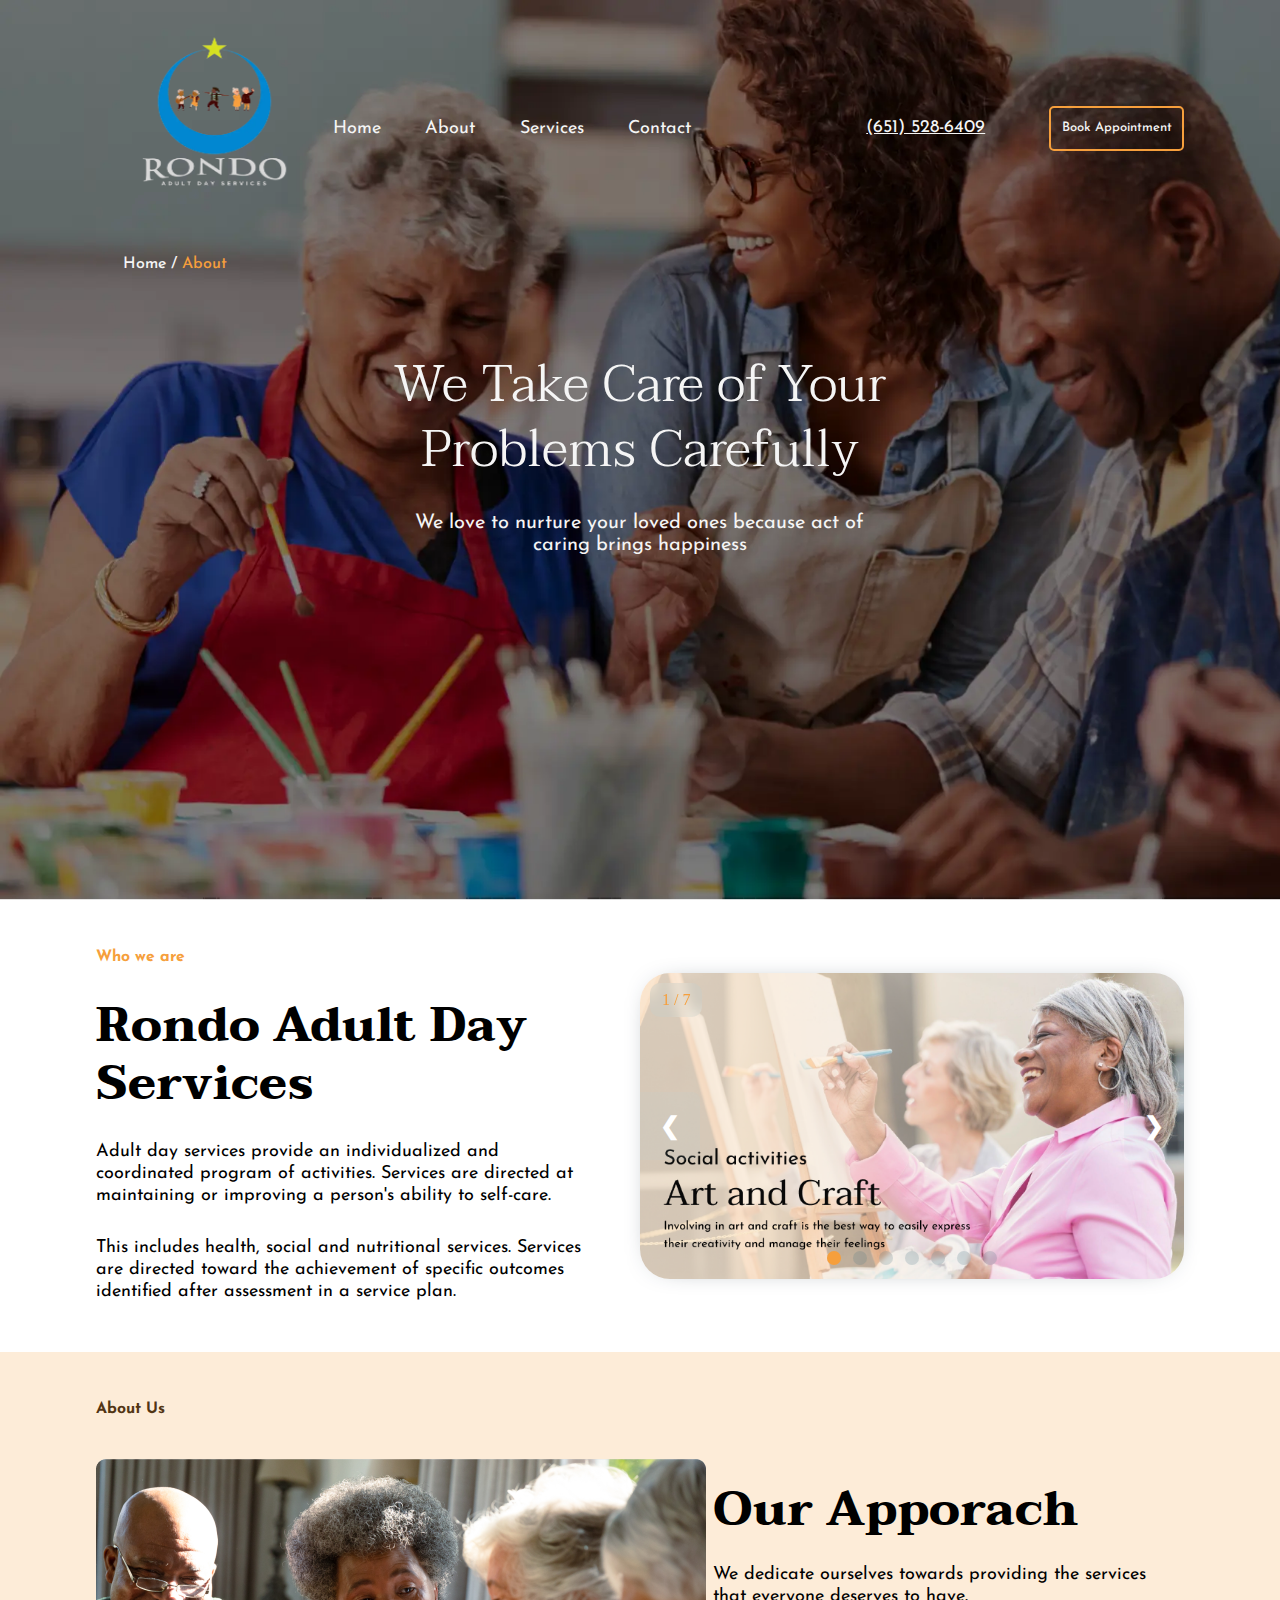
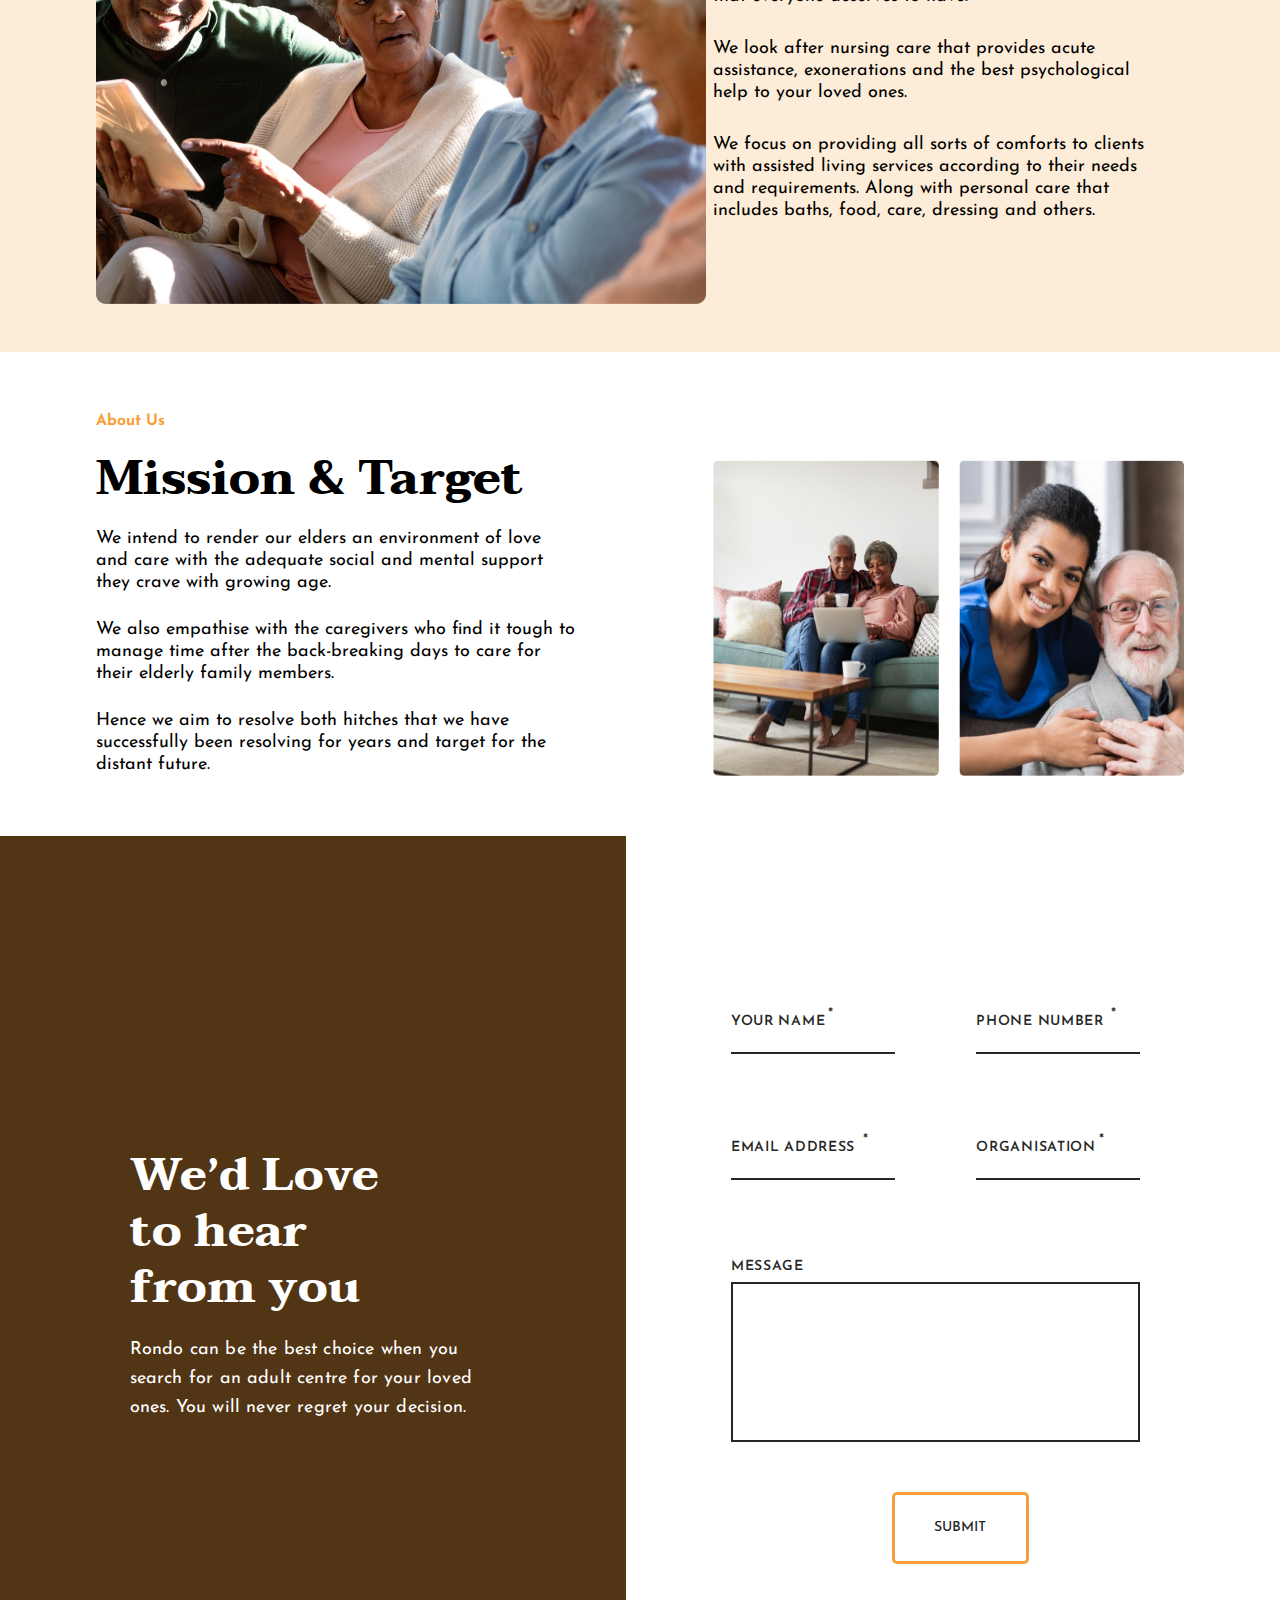
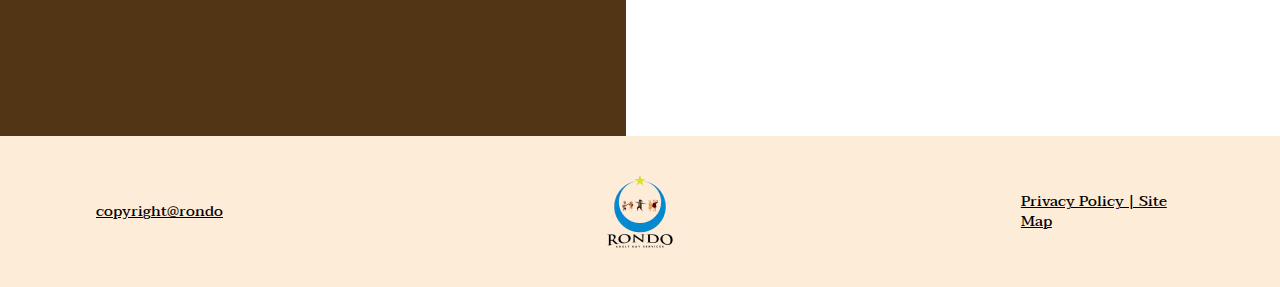
==== commit 63f8f64d: "code updated for responsive" ====
--- a/about.html
+++ b/about.html
@@ -4,7 +4,7 @@
     <meta charset="UTF-8" />
     <meta http-equiv="X-UA-Compatible" content="IE=edge" />
     <meta name="viewport" content="width=device-width, initial-scale=1.0" />
-    <title>about page</title>
+    <title>about</title>
     <link
       rel="icon"
       type="image/x-icon"
@@ -21,36 +21,30 @@
   <body>
     <!-- Hero Section -->
     <section class="hero_container">
-      <header class="nav_header">
-        <div class="navLogo">
-          <img
-            src="./About_Images/WEBP/Rondo White Nav Logo.webp"
-            alt="rondo_logo"
-          />
-        </div>
-
         <nav class="navbar">
-          <div class="navbar_links">
-            <ul>
+          <a href="index.html" class="logo">
+            <img src="./About_Images/WEBP/Rondo White Nav Logo.webp" alt="rondo_logo" />
+          </a>
+
+          <a href="#" class="toggle-button">
+              <span class="bar"></span>
+              <span class="bar"></span>
+          </a>
+
+          <ul class="navbar-links">
               <li><a href="index.html">Home</a></li>
               <li><a href="about.html">About</a></li>
               <li><a href="services.html">Services</a></li>
               <li><a href="contact.html">Contact</a></li>
-            </ul>
-          </div>
-
-          <div class="numBtn_wrapper">
-            <p>(651) 528-6409</p>
-
-            <a href="index_contact.html">Book Appointment</a>
-          </div>
-        </nav>
-
-        <a href="#" class="toggle-button">
-          <span class="bar"></span>
-          <span class="bar"></span>
-        </a>
-      </header>
+
+              <!-- nav-btn -->
+              <div class="numBtn_wrapper">
+                  <p>(651) 528-6409</p>
+
+                  <a href="contact.html" class="navBtn">Book Appointment</a>
+              </div>
+          </ul>
+      </nav>
 
       <div class="currentPage">
         <p>Home / <span class="about_color">About</span></p>
@@ -94,10 +88,57 @@
         </div>
       </div>
 
-      <div class="right_content">
-        <div src="#" class="video">
-          <img src="./About_Images/PNG/Who_We_are_Image.png" alt="video_icon" />
-        </div>
+      <div class="carousel-container">
+          <div class="mySlides animate">
+            <img src="./About_Images/Banner/Group 107.png" alt="slide" />
+            <div class="number">1 / 7</div>
+          </div>
+        
+          <div class="mySlides animate">
+            <img src="./About_Images/Banner/Group 108.png"alt="slide" />
+            <div class="number">2 / 7</div>
+          </div>
+        
+          <div class="mySlides animate">
+            <img src="./About_Images/Banner/Group 109.png" alt="slide" />
+            <div class="number">3 / 7</div>
+          </div>
+        
+          <div class="mySlides animate">
+            <img src="./About_Images/Banner/Group 110.png" alt="slide" />
+            <div class="number">4 / 7</div>
+          </div>
+        
+          <div class="mySlides animate">
+            <img src="./About_Images/Banner/Group 111.png" alt="slide" />
+            <div class="number">5 / 7</div>
+          </div>
+
+          <div class="mySlides animate">
+              <img src="./About_Images/Banner/Group 112.png" alt="slide" />
+              <div class="number">6 / 7</div>
+          </div>
+
+            <div class="mySlides animate">
+              <img src="./About_Images/Banner/Group 113.png" alt="slide" />
+              <div class="number">7 / 7</div>
+          </div>
+        
+          <!-- Next and previous buttons -->
+          <a class="prev" onclick="prevSlide()">&#10094;</a>
+          <a class="next" onclick="nextSlide()">&#10095;</a>
+        
+          <!-- The dots/circles -->
+          <div class="dots-container">
+            <span class="dots" onclick="currentSlide(1)"></span>
+            <span class="dots" onclick="currentSlide(2)"></span>
+            <span class="dots" onclick="currentSlide(3)"></span>
+            <span class="dots" onclick="currentSlide(4)"></span>
+            <span class="dots" onclick="currentSlide(5)"></span>
+            <span class="dots" onclick="currentSlide(6)"></span>
+            <span class="dots" onclick="currentSlide(7)"></span>
+          </div>
+ 
       </div>
     </section>
 
--- a/style_about.css
+++ b/style_about.css
@@ -15,103 +15,68 @@
     background-size: cover;
 }
 
-.hero_container .nav_header{
-    /* border: 1px solid black;  */
-    height: 30vh;
-    width: 100%;
-    display: flex;
-    justify-content: center;
-    align-items: center;
-    gap: 8px;
-    padding: 10px 120px;
-}
-
-/* Hamburger CSS */
-.hero_container .nav_header .toggle-button{
-    /* position: absolute;
-    right: 20rem; */
-    display: none;
-    flex-direction: column;
+/* Navbar */
+.hero_container .navbar {
+    /* border: 1px solid black; */
+    width: 100%;
+    height: 4rem;
+    display: flex;
     justify-content: space-between;
-    width: 30px;
-    height: 15px;
-}
-
-.hero_container .nav_header .toggle-button .bar{
-    height: 3px;
-    width: 100%;
-    background-color: white;
-    border-radius: 10px;
-}
-
-.hero_container .nav_header .navLogo{
-    /* border: 1px solid black; */
-    width: 15%;
-    height: 85%;
-}
-
-.hero_container .nav_header .navLogo img{
-    width: 100%;
-    height: 100%;
-}
-
-.hero_container .nav_header .navbar{
-    /* border: 1px solid black; */ 
-    width: 84%;
-    height: 85%;
-    display: flex;
-    align-items: center;
-    justify-content: space-between;
-}
-
-.hero_container .nav_header .navbar .navbar_links{
-    /* border: 1px solid black;  */
-    width: 43%;
-}
-
-.hero_container .nav_header .navbar .navbar_links ul{
-    display: flex;
-    align-items: center;
-    justify-content: space-evenly;
-}
-
-.hero_container .nav_header .navbar .navbar_links ul li a{
-    font-family: 'Josefin Sans';
-    font-style: normal;
-    font-weight: 400;
-    font-size: 18px;
-    line-height: 18px;
+    align-items: center;
+    padding: 8rem 6rem;
+}
+
+.hero_container .navbar .logo img{
+    /* border: 1px solid black; */
+    width: 14.833rem;
+    height: 13.509rem;
+}
+
+.hero_container .navbar .navbar-links{
+    /* border: 1px solid black; */
+    width: 80%;
+    display: flex;
+    justify-content: baseline;
+    align-items: center;
+    gap: 2.756rem;
+}
+
+.hero_container .navbar .navbar-links li a{
+    font-family: 'Josefin Sans';
+    font-weight: 400;
+    font-size: 1.125rem;
+    line-height: 1.125rem;
     color: #F5F5F5;
 }
 
-.hero_container .nav_header .navbar .navbar_links ul li a:hover{
+.hero_container .navbar .navbar-links li a:hover {
     color: #F69F3C;
 }
 
-.hero_container .nav_header .navbar .numBtn_wrapper{
-    /* border: 1px solid black;  */
-    width: 36%;
-    display: flex;
-    justify-content: space-around;
-    align-items: center;
-    flex-wrap: wrap;
-}
-
-.hero_container .nav_header .navbar .numBtn_wrapper p{
-    font-family: 'Josefin Sans';
-    font-style: normal;
-    font-weight: 400;
-    font-size: 18px;
-    line-height: 18px;
+.hero_container .navbar .navbar-links .numBtn_wrapper {
+    /* border: 1px solid black; */
+    width: 55%;
+    display: flex;
+    align-items: center;
+    justify-content: flex-end;
+    gap: 4rem;
+}
+
+/* navbar-btn */
+.hero_container .navbar .navbar-links .numBtn_wrapper p{
+    font-family: 'Josefin Sans';
+    font-weight: 400;
+    font-size: 1.125rem;
+    line-height: 1.125rem;
     text-decoration-line: underline;
     color: #F5F5F5;
 }
 
-.hero_container .nav_header .navbar .numBtn_wrapper a{
+.hero_container .navbar .navbar-links .numBtn_wrapper .navBtn{
     border: 2px solid #F69F3C;
     border-radius: 5px;
-    width: 36%;
-    height: 40px;
+    width: 30%;
+    height: 2.8125rem;
     font-family: 'Josefin Sans';
     font-style: normal;
     text-align: center;
@@ -122,20 +87,39 @@
     display: flex;
     justify-content: center;
     align-items: center;
-    flex-wrap: wrap;
-    transform: translateX(30px);
-}
-
-.hero_container .nav_header .navbar .numBtn_wrapper a:hover{
+    transition: all .2s linear;
+}
+
+.hero_container .navbar .navbar-links .navBtn:hover {
+    border: none;
+    color: #000000;
     background: #F69F3C;
-    border: none;
-    color: #000000;
+}
+
+/* Toggle-button */
+.toggle-button{
+    position: absolute;
+    right: 1rem;
+    top: 5rem;
+    display: none;
+    flex-direction: column;
+    justify-content: space-between;
+    width: 2rem;
+    height: 1rem;
+    margin: 40px;
+}
+
+.toggle-button .bar {
+    height: 3px;
+    width: 100%;
+    background-color: white;
+    border-radius: 10px;
 }
 
 .currentPage{
     /* border: 1px solid black; */
-    width: 20%;
-    transform: translateX(44%);
+    width: 30%;
+    transform: translateX(32%);
 }
 
 .currentPage p{
@@ -154,10 +138,11 @@
 
 .hero_article{
     /* border: 1px solid black;  */
-    height: 60vh;
-    display: flex;
-    align-items: center;
-    justify-content: center;
+    height: auto;
+    display: flex;
+    align-items: center;
+    justify-content: center;
+    padding-top: 5rem;
 }
 
 .hero_article .hero_content{
@@ -200,8 +185,8 @@
     width: 100%;
     height: auto;
     display: flex;
-    gap: 15px;
-    padding: 80px 120px;
+    gap: 3rem;
+    padding: 3rem 6rem;
 }
 
 .intro_container .left_content{
@@ -209,7 +194,7 @@
     width: 50%;
     display: flex;
     flex-direction: column;
-    gap: 30.22px;
+    gap: 1.85rem;
 }
 
 .intro_container .left_content .intro_title{
@@ -251,28 +236,104 @@
     color: #000000;
 }
 
-.intro_container .right_content{
-    /* border: 1px solid black; */
-    width: 50%;
-    display: flex;
-    justify-content: center;
-    align-items: center;
-}
-
-.intro_container .right_content .video{
-    width: 90%;
-    height: 350px;
-    background: #D9D9D9;
+.carousel-container {
+    border-radius: 30px;
+    overflow: hidden;
+    max-width: 50%;
+    position: relative;
+    box-shadow: 0 0 30px -20px #223344;
+    margin: auto;
+    z-index: 0;
+  }
+  
+  /* Hide the images by default */
+  .mySlides {
+    display: none;
+  }
+
+  .mySlides img {
+    display: block;
+    width: 100%;
+  }
+  
+  /* Next & previous buttons */
+  .prev,
+  .next {
+    cursor: pointer;
+    position: absolute;
+    top: 50%;
+    transform: translate(0, -50%);
+    width: auto;
+    padding: 20px;
+    color: white;
+    font-weight: bold;
+    font-size: 24px;
+    border-radius: 0 8px 8px 0;
+    background: rgba(173, 216, 230, 0.1);
+    user-select: none;
+  }
+
+  .next {
+    right: 0;
+    border-radius: 8px 0 0 8px;
+  }
+  .prev:hover,
+  .next:hover {
+    background-color: rgba(173, 216, 230, 0.3);
+  }
+  
+  /* Number text (1/3 etc) */
+  .number {
+    color: #F69F3C;
+    font-size: 16px;
+    background-color: rgba(173, 216, 230, 0.15);
+    backdrop-filter: blur(6px);
     border-radius: 10px;
-    display: flex;
-    justify-content: center;
-    align-items: center;
-}
-
-.intro_container .right_content .video img{
-    width: 100%;
-    height: 100%;
-}
+    padding: 8px 12px;
+    position: absolute;
+    top: 10px;
+    left: 10px;
+  }
+  .dots-container {
+    position: absolute;
+    bottom: 10px;
+    left: 50%;
+    transform: translate(-50%);
+  }
+  
+  /* The dots/bullets/indicators */
+  .dots {
+    cursor: pointer;
+    height: 14px;
+    width: 14px;
+    margin: 0 4px;
+    background-color: rgba(72, 115, 130, 0.2);
+    backdrop-filter: blur(2px);
+    border-radius: 50%;
+    display: inline-block;
+    transition: background-color 0.3s ease;
+  }
+  .active,
+  .dots:hover {
+    background-color: #F69F3C;
+  }
+  
+  /* transition animation */
+  .animate {
+    -webkit-animation-name: animate;
+    -webkit-animation-duration: 1s;
+    animation-name: animate;
+    animation-duration: 2s;
+  }
+  
+  @keyframes animate {
+    from {
+      transform: scale(1.1) rotateY(10deg);
+    }
+    to {
+      transform: scale(1) rotateY(0deg);
+    }
+  }
 
 
 /* first about us Section */
@@ -282,8 +343,8 @@
     height: auto;
     background: #FDECD8;
     display: flex;
-    gap: 60px;
-    padding: 60px 120px;
+    gap: 3rem;
+    padding: 3rem 6rem;
 }
 
 .firstAboutUs_container .left_content{
@@ -291,7 +352,7 @@
     width: 50%;
     display: flex;
     flex-direction: column;
-    gap: 40px;
+    gap: 2.5rem;
     
 }
 
@@ -306,8 +367,8 @@
 }
 
 .firstAboutUs_container .left_content .image{
-    width: 100%;
-    height: 80%;
+    width: 38.125em;
+    height: 27.792em;
     background: #D9D9D9;
     border-radius: 10px;
 }
@@ -319,12 +380,12 @@
 
 .firstAboutUs_container .right_content{
     /* border: 1px solid black; */
-    width: 45%;
-    display: flex;
-    flex-direction: column;
-    align-items: center;
-    justify-content: center;
-    gap: 25.22px;
+    width: 50%;
+    display: flex;
+    flex-direction: column;
+    align-items: center;
+    justify-content: center;
+    gap: 1.5825rem;
     
 }
 
@@ -364,7 +425,7 @@
     height: auto;
     display: flex;
     gap: 15px;
-    padding: 70px 120px;
+    padding: 3.75rem 6rem;
 }
 
 .secondAboutUs_container .left_content{
@@ -439,106 +500,6 @@
 
 .secondAboutUs_container .right_content .card img:hover{
     transform: scale(0.9);
-}
-
-
-/* Our Team Section */
-.ourTeam_container{
-    /* border: 1px solid black; */
-    width: 100%;
-    height: auto;
-    display: flex;
-    flex-direction: column;
-    gap: 25px;
-    padding: 70px 60px;
-}
-
-.ourTeam_container .top_content{
-    /* border: 1px solid black; */
-    width: 100%;
-    height: 40%;
-    display: flex;
-    flex-direction: column;
-    justify-content: center;
-    align-items: center;
-    gap: 25px;
-}
-
-.ourTeam_container .top_content .ourTeam_title h5{
-    font-family: 'Josefin Sans';
-    font-style: normal;
-    font-weight: 500;
-    font-size: 18px;
-    line-height: 19px;
-    color: #F69F3C;
-}
-
-.ourTeam_container .top_content .ourTeam_heading{
-    width: 40%;
-    font-family: 'Taviraj';
-    font-style: normal;
-    font-weight: 400;
-    font-size: 48px;
-    line-height: 58px;
-    text-align: center;
-    color: #000000;
-}
-
-.ourTeam_container .card_content{
-    /* border: 1px solid black; */
-    width: 100%;
-    height: 45%;
-    display: flex;
-    justify-content: space-evenly;
-    align-items: center;
-}
-
-.ourTeam_container .card_content .card{
-    /* border: 1px solid black; */
-    width: 18%;
-    height: 100%;
-    border-radius: 4.73528px; 
-    display: flex;
-    flex-direction: column;
-    justify-content: center;
-    align-items: center;
-    gap: 20px;
-}
-
-.ourTeam_container .card_content .card img{
-    width: 90%;
-    height: 90%;
-}
-
-.ourTeam_container .card_content .details{
-    display: flex;
-    flex-direction: column;
-    justify-content: center;
-    align-items: center;
-    gap: 3px;
-}
-
-.ourTeam_container .card_content .details h6{
-    width: 147px;
-    font-family: 'Taviraj';
-    font-style: normal;
-    font-weight: 500;
-    font-size: 20px;
-    line-height: 22px;
-    text-align: center;
-    color: #000000;
-}
-
-.ourTeam_container .card_content .details p{
-    width: 124px;
-    font-family: 'Josefin Sans';
-    font-style: normal;
-    font-weight: 400;
-    font-size: 12px;
-    line-height: 22px;
-    text-align: center;
-    text-transform: uppercase;
-    color: #000000;
 }
 
 
@@ -688,15 +649,17 @@
 }
 
  
+/* footer section */
 footer{
     /* border: 1px solid black; */
     width: 100%;
-    height: 16vh;
-    display: flex;
-    justify-content: space-evenly;
-    align-items: center;
+    height: auto;
+    display: flex;
+    align-items: center;
+    justify-content: space-between;
     flex-wrap: wrap;
     background: #FDECD8;
+    padding: 1rem 6rem;
 }
 
 footer .copyright{
@@ -711,11 +674,10 @@
     color: #000000;
 }
 
-
 footer .footer_logo{
     /* border: 1px solid black; */
-    width: 6%;
-    height: 90%;
+    width: 6.743rem;
+    height: 7.476rem;
     display: flex;
     justify-content: center;
     align-items: center;
--- a/media_about.css
+++ b/media_about.css
@@ -1,191 +1,60 @@
 /* navbar */
-@media (max-width: 480px){
-    .hero_container .nav_header{
-        /* border: 1px solid black;  */
-        width: 100%;
-        padding: 10px 60px 0px 15px;
-        display: flex;
-        align-items: center;
-        justify-content: space-between;
-    }
-
-    .hero_container .nav_header .toggle-button{
-        display: flex;
-    }
-
-    .hero_container .nav_header .navbar{
+@media (max-width : 480px) {
+    .hero_container .navbar {
+        /* border: 1px solid black; */
+        width: 100%;
+        height: auto;
+        padding: 2.875rem 0rem;
+    }
+
+    .hero_container .navbar .logo img{
+        width: 11.876rem;
+        height: 13.218rem;
+    }
+
+    .toggle-button {
+        display: flex;
+    }
+
+    .hero_container .navbar{
+        flex-direction: column;
+        align-items: flex-start;
+    }
+
+    .hero_container .navbar .navbar-links{
         /* border: 1px solid black; */
         display: none;
-        align-items: flex-end;
-        width: 100%;
-        transform: translateY(87px);
-    }
-
-    .hero_container .nav_header .navLogo{
-        /* border: 1px solid black;  */
-        width: 50%;
-        height: 80%;
-    }
-
-    .hero_container .nav_header .navbar .navbar_links ul{
-        /* border: 1px solid black; */
-        width: 80%;
-        align-items: flex-start;
-        flex-direction: column;
-        gap: 12px;
-    }
-
-    .hero_container .nav_header .navbar .navbar_links ul li a{
-        font-size: 15px;
-        font-weight: 600;
-    }
-
-    .hero_container .nav_header .navbar .numBtn_wrapper{
-        /* border: 1px solid black; */
-        width: 70%;
-        display: flex;
-        flex-direction: column;
-        justify-content: center;
-        align-items: flex-end;
-        gap: 15px;
-    }
-
-    .hero_container .nav_header .navbar .numBtn_wrapper a{
-        width: 70%;
-        transform: translatex(-3px);
-    }
-
-    .hero_container .nav_header .navbar.active{
-        display: flex;
-    }
-}
-
-@media (max-width : 400px){
-    .hero_container .nav_header{
-        /* border: 1px solid black;  */
-        width: 100%;
-        padding: 10px 60px 0px 15px;
-        display: flex;
-        justify-content: space-between;
-    }
-
-    .hero_container .nav_header .toggle-button{
-        display: flex;
-    }
-
-    .hero_container .nav_header .navbar{
-        /* border: 1px solid black; */
-        display: none;
-        align-items: flex-end;
-        width: 100%;
-        transform: translateY(80px);
-    }
-
-    .hero_container .nav_header .navLogo{
-        /* border: 1px solid black;  */
-        width: 55%;
-        height: 90%;
-    }
-
-    .hero_container .nav_header .navbar .navbar_links ul{
-        /* border: 1px solid black; */
-        width: 80%;
-        align-items: flex-start;
-        flex-direction: column;
-        gap: 7px;
-    }
-
-    .hero_container .nav_header .navbar .navbar_links ul li a{
-        font-size: 15px;
-        font-weight: 600;
-    }
-
-    .hero_container .nav_header .navbar .numBtn_wrapper{
-        /* border: 1px solid black;  */
-        width: 80%;
-        display: flex;
-        flex-direction: column;
-        justify-content: center;
-        align-items: flex-end;
-        gap: 15px;
-    }
-
-    .hero_container .nav_header .navbar .numBtn_wrapper a{
-        font-size: 14px;
-        width: 82%;
-    }
-
-    .hero_container .nav_header .navbar .numBtn_wrapper p{
-        font-size: 15px;
-        font-weight: 600;
-    }
-
-    .hero_container .nav_header .navbar.active{
-        display: flex;
-    }
-}
-
-@media (max-width : 380px){
-    .hero_container .nav_header{
-        /* border: 1px solid black;  */
-        width: 100%;
-        padding: 10px 60px 0px 15px;
-        display: flex;
-        justify-content: space-between;
-    }
-
-    .hero_container .nav_header .toggle-button{
-        display: flex;
-    }
-
-    .hero_container .nav_header .navbar{
-        /* border: 1px solid black; */
-        display: none;
-        align-items: flex-end;
-        width: 100%;
-        transform: translateY(80px);
-    }
-
-    .hero_container .nav_header .navLogo{
-        /* border: 1px solid black;  */
-        width: 55%;
-        height: 90%;
-    }
-
-    .hero_container .nav_header .navbar .navbar_links ul{
-        /* border: 1px solid black; */
-        width: 80%;
-        align-items: flex-start;
-        flex-direction: column;
-        gap: 7px;
-    }
-
-    .hero_container .nav_header .navbar .navbar_links ul li a{
-        font-size: 15px;
-        font-weight: 600;
-    }
-
-    .hero_container .nav_header .navbar .numBtn_wrapper{
-        /* border: 1px solid black;  */
-        width: 80%;
-        display: flex;
-        flex-direction: column;
-        justify-content: center;
-        align-items: flex-end;
-        gap: 15px;
-    }
-
-    .hero_container .nav_header .navbar .numBtn_wrapper a{
-        font-size: 14px;
-        width: 82%;
-    }
-
-    .hero_container .nav_header .navbar .numBtn_wrapper p{
-        font-size: 15px;
-        font-weight: 600;
-    }
-
-    .hero_container .nav_header .navbar.active{
+        width: 100%;
+        flex-direction: column;
+        padding-top: 0rem;
+        gap: 1rem;
+    }
+
+    .hero_container .navbar .navbar-links li a{
+        text-align: center;
+        padding: 0.1rem 1rem;
+        font-size: 1rem;
+    }
+
+    .hero_container .navbar .navbar-links .numBtn_wrapper{
+        display: flex;
+        flex-direction: column;
+        gap: 1rem;
+    }
+
+    .hero_container .navbar .navbar-links .numBtn_wrapper .navBtn{
+        width: 8.53rem;
+        height: 2.25rem;
+        border: 2px solid #F69F3C;
+        font-size: 0.85rem;
+        text-decoration: none;
+    }
+
+    .active, .dots:hover {
+        background: none;
+    }
+
+    .hero_container .navbar .navbar-links.active {
         display: flex;
     }
 }
@@ -199,10 +68,16 @@
     background-repeat: no-repeat;
     background-size: cover;
 }
+
+.currentPage{
+    /* border: 1px solid black; */
+    width: 30%;
+}
     
 .hero_article{
     /* border: 1px solid black; */
-    height: 64vh;
+    height: auto;
+    padding-top: 5rem;
 }
 
 .hero_article .hero_content h4{
@@ -229,57 +104,47 @@
         width: 100%;
         height: auto;
         display: flex;
-        flex-direction: column-reverse;
-        gap: 20px;
-        padding-top: 4rem;
+        flex-direction: column;
+        gap: 3rem;
+        padding: 3rem 1.25rem;
     }
     
     .intro_container .left_content{
         /* border: 1px solid black; */
-        width: 100% !important;
-        height: 65%;
-        gap: 20px !important;
-        padding: 20px !important;
+        width: 100%;
+        display: flex;
+        flex-direction: column;
+        gap: 1.85rem;
     }
     
     .intro_container .left_content .intro_title{
-        width: 100%;
-        font-weight: 500;
-        font-size: 20px !important;
+        width: 50%;
+        font-size: 19.0426px;
+        line-height: 19px;
     }
     
     .intro_container .left_content .intro_heading{
-        width: 100%;
-        font-weight: 300;
-        font-size: 36px !important;
-        line-height: 40px !important;
+        width: 90%;
+        font-size: 2.625rem;
+        line-height: 2.975rem;
     }
     
     .intro_container .left_content .intro_para{
-        /* border: 1px solid black; */
-        width: 100% !important;
-        gap: 20px !important;
+        width: 100%;
+        gap: 30px;
     }
     
     .intro_container .left_content .intro_para p{
-        font-weight: 400;
-        font-size: 16px !important;
-        line-height: 152% !important;
-    }
-    
-    .intro_container .right_content{
-        /* border: 1px solid black; */
-        width: 100% !important;
-        height: 35% !important;
-    }
-    
-    .intro_container .right_content .video{
-        width: 88% !important;
-        height: 100% !important;
-    }  
-}
-
-
+        font-size: 1.0625rem;
+        line-height: 122%;
+    }
+    
+    .carousel-container {
+        border-radius: 30px;
+        overflow: hidden;
+        max-width: 100%;
+    }
+}
 
 
 /* first about us Section */
@@ -288,62 +153,67 @@
         /* border: 1px solid black; */
         width: 100%;
         height: auto;
-        background: #FDECD8;
-        display: flex;
-        flex-direction: column;
-        gap: 15px;
+        display: flex;
+        flex-direction: column;
+        gap: 3rem;
+        padding: 3rem 1.25rem;
     }
     
     .firstAboutUs_container .left_content{
         /* border: 1px solid black; */
         width: 100%;
-        height: 40% !important;
-        gap: 20px !important;
-        padding: 30px 10px 10px 40px;
+        display: flex;
+        flex-direction: column;
+        gap: 2.5rem;
+        
     }
     
     .firstAboutUs_container .left_content .firstAboutUs_title{
-        width: 100% !important; 
-        font-weight: 600;
-        font-size: 20px !important;
-        line-height: 19px;
+        width: 50%;
+        font-size: 1.25rem;
+        line-height: 1.3125rem;
+        color: #523514;
     }
     
     .firstAboutUs_container .left_content .image{
-        width: 90%;
-        height: 300px;
+        width: 100%;
+        height: auto;
+    }
+    
+    .firstAboutUs_container .left_content .image img{
+        width: 100%;
+        height: 100%;
     }
     
     .firstAboutUs_container .right_content{
         /* border: 1px solid black; */
-        width: 100%;
-        display: flex;
-        flex-direction: column;
-        gap: 30.22px;
-        padding: 14px 10px 10px 40px;
+        width: 80%;
+        display: flex;
+        flex-direction: column;
+        align-items: center;
+        justify-content: center;
+        gap: 1.5825rem;
+        
     }
     
     .firstAboutUs_container .right_content .firstAboutUs_heading{
-        width: 90%;
-        font-weight: 500;
-        font-size: 34px;
-        line-height: 120%;
+        /* border: 1px solid black; */
+        width: 100%;
+        font-size: 2.625rem;
+        line-height: 121%;
     }
     
     .firstAboutUs_container .right_content .firstAboutUs_para{
         /* border: 1px solid black;  */
-        width: 90%;
-        display: flex;
-        flex-direction: column;
-        gap: 25px;
+        width: 100%;
+        gap: 1.75rem;
     }
     
     .firstAboutUs_container .right_content .firstAboutUs_para p{
-        font-size: 18px;
-        line-height: 22px;
-    }
-}
-
+        font-size: 1.125rem;
+        line-height: 1.4325rem;
+    }
+}
 
 
 /* secondAboutUS Section */
@@ -356,8 +226,8 @@
         justify-content: flex-start;
         align-items: flex-start;
         flex-direction: column-reverse;
-        gap: 40px !important;
-        padding: 0px 40px 20px 40px;
+        gap: 2rem;
+        padding: 1.25rem 1.25rem;
     }
     
     .secondAboutUs_container .left_content{
@@ -367,18 +237,18 @@
     
     .secondAboutUs_container .left_content .secondAboutUs_title{
         width: 100%;
-        font-size: 20px !important;
-        line-height: 19px;
+        font-size: 1.25rem;
+        line-height: 1.225rem;
     }
     
     .secondAboutUs_container .left_content .secondAboutUs_heading{
         width: 100%;
-        font-size: 36px;
-        line-height: 38px;
+        font-size: 2.25rem;
+        line-height: 2.375rem;
     }
     
     .secondAboutUs_container .left_content .secondAboutUs_para{
-        width: 90%;
+        width: 100%;
         gap: 20px;
     }
     
@@ -404,103 +274,26 @@
     }
 }
 
-
-
-/* Our Team Section */
-@media (max-width : 480px){
-    .ourTeam_container{
-        /* border: 1px solid black; */
-        width: 100%;
-        height: auto;
-        gap: 20px;
-    }
-    
-    .ourTeam_container .top_content{
-        /* border: 1px solid black; */
-        width: 100%;
-        height: 30%;
-        display: flex;
-        flex-direction: column;
-        justify-content: center;
-        align-items: center;
-        gap: 20px;
-    }
-    
-    .ourTeam_container .top_content .ourTeam_title h5{
-        font-size: 20px;
-    }
-    
-    .ourTeam_container .top_content .ourTeam_heading{
-        width: 80%;
-        font-size: 36px;
-        line-height: 41px;
-        text-align: center;
-    }
-    
-    .ourTeam_container .top_content .ourTeam_para{
-        width: 80%;
-        font-size: 18px;
-        line-height: 22px;
-    }
-    
-    .ourTeam_container .card_content{
-        /* border: 1px solid black; */
-        width: 100%;
-        height: 70%;
-        display: flex;
-        flex-direction: column;
-        justify-content: center !important;
-        align-items: center;
-        gap: 5px !important;
-    }
-    
-    .ourTeam_container .card_content .card{
-        /* border: 1px solid black; */
-        width: 60%;
-        height: 20%;
-        border-radius: 4.73528px; 
-        display: flex;
-        flex-direction: column;
-        justify-content: center;
-        align-items: center;
-        gap: 10px;
-    }
-    
-    .ourTeam_container .card_content .card img{
-        width: 90%;
-        height: 60%;
-    }
-    
-    .ourTeam_container .card_content .details h6{
-        width: 100%;
-        font-size: 18px;
-    }
-    
-    .ourTeam_container .card_content .details p{
-        width: 100%;
-        font-weight: 400;
-        font-size: 10px;
-    }
-}
-
-
 /* Contact section */
-/* @media (max-width: 480px){
+@media (max-width: 480px){
     .contact_container{
-        width: 100%;
-        height: 150vh;
+        /* border: 1px solid black; */
+        width: 100%;
+        height: auto;
         display: flex;
         flex-direction: column;
         gap: 15px;
-        margin-top: 0px;
+        padding: 2rem 0rem;
     }
     
     .contact_container .contact_article{
-        width: 100%;
-        height: 300px !important;
+        /* border: 1px solid black; */
+        width: 100%;
+        height: 50vh;
     }
     
     .contact_container .contact_article .article_wrapper{
+        /* border: 1px solid black; */
         width: 85%;
         height: 100%;
         padding: 0;
@@ -508,112 +301,20 @@
         flex-direction: column;
         align-items: center;
         justify-content: center;
-        gap: 10px !important;
+        gap: 20px;
     }
     
     .contact_container .contact_article .article_wrapper .contact_heading{
         width: 100%;
-        font-size: 35px;
-        line-height: 40px;
+        font-size: 2.25rem;
+        line-height: 2.875rem;
         letter-spacing: 2px;
     }
     
     .contact_container .contact_article .article_wrapper .contact_para{
         width: 100%;
-        font-size: 18px;
-        line-height: 25px;
-    }
-
-    .contact_container .contact_form{
-        width: 100%;
-        height: 100%;
-        padding: 10px 40px;
-        gap: 10px !important;
-    }
-    
-    .contact_container .contact_form .details{
-        width: 100%;
-        gap: 30px;
-        padding: 0px 0px 0px 0px;
-    }
-    
-    .contact_container .contact_form .details .input_details{
-        width: 100%;
-        display: flex;
-        flex-direction: column;
-        gap: 20px;
-    }
-    
-    .contact_container .contact_form .details .input_details label{
-        width: 100%;
-        font-size: 16px;
-        letter-spacing: 0.08em;
-    }
-    
-    .contact_container .contact_form .details .input_details label span{
-        font-size: 23px;
-    }
-    
-    .contact_container .contact_form .details textarea{
-        width: 100% !important;
-        font-size: 18px;
-    }
-    
-    .contact_container .contact_form .contact_btn{
-        width: 40%;
-        height: 8%;
-    }
-    
-    .contact_container .contact_form .contact_btn input{
-        width: 100%;
-        height: 100%;
-        background: transparent;
-        font-size: 16px;
-    }
-} */
-
-
-@media (max-width: 480px){
-    .contact_container{
-        /* border: 1px solid black; */
-        width: 100%;
-        height: 155vh;
-        display: flex;
-        flex-direction: column;
-        gap: 15px;
-    }
-    
-    .contact_container .contact_article{
-        /* border: 1px solid black; */
-        width: 100%;
-        height: 50vh;
-    }
-    
-    .contact_container .contact_article .article_wrapper{
-        /* border: 1px solid black; */
-        width: 85%;
-        height: 100%;
-        padding: 0;
-        display: flex;
-        flex-direction: column;
-        align-items: center;
-        justify-content: center;
-        gap: 20px;
-    }
-    
-    .contact_container .contact_article .article_wrapper .contact_heading{
-        /* border: 1px solid black;  */
-        width: 100%;
-        font-size: 40px;
-        line-height: 50px;
-        letter-spacing: 2px;
-    }
-    
-    .contact_container .contact_article .article_wrapper .contact_para{
-        /* border: 1px solid black; */
-        width: 100%;
-        font-size: 18px;
-        line-height: 28px;
+        font-size: 1.125rem;
+        line-height: 1.75rem;
         letter-spacing: 0.03em;
     }
 
@@ -660,8 +361,8 @@
     }
     
     .contact_container .contact_form .contact_btn{
-        width: 50%;
-        height: 8%;
+        width: 35%;
+        height: 3rem;
     }
     
     .contact_container .contact_form .contact_btn input{
@@ -671,40 +372,6 @@
         font-size: 18px;
     }
 }
-
-@media (max-height: 600px){
-    .contact_container{
-        /* border: 1px solid black; */
-        height: 180vh;
-    }
-
-    .contact_container .contact_article .article_wrapper .contact_heading{
-        font-size: 30px;
-        line-height: 40px;
-    }
-
-    .contact_container .contact_article .article_wrapper .contact_para{
-        font-size: 16px;
-        line-height: 20px;
-    }
-
-    .contact_container .contact_form .details .input_details label{
-        width: 100%;
-        font-size: 16px;
-    }
-
-    .contact_container .contact_form .details textarea{
-        width: 100% !important;
-        height: 100px;
-        font-size: 16px;
-    }
-
-    .contact_container .contact_form .contact_btn{
-        width: 50%;
-        height: 5%;
-    }
-}
-
 
 
 /* footer section */
@@ -712,50 +379,37 @@
     footer{
         /* border: 1px solid black;  */
         width: 100%;
-        height: 22vh;
+        height: auto;
         display: flex;
         flex-direction: column;
         justify-content: center;
         gap: 8px;
+        padding: 1rem;
     }
     
     footer .copyright{
         /* border: 1px solid black;  */
-        width: 50%;
+        width: 100%;
         font-size: 20px;
         text-align: center;
-        transform: translateY(100px);
+        transform: translateY(115px);
     }
     
     footer .footer_logo{
         /* border: 1px solid black;  */
-        width: 30%;
-        height: 60%;
         transform: translateY(-30px);
     }
 
     footer .footer_logo img{
-        width: 100%;
-        height: 100%;
+        width: 6.743rem;
+        height: 7.476rem;
     }
     
     footer .privacy{
         /* border: 1px solid black; */
-        width: 80%;
+        width: 100%;
         font-size: 18px;
         text-align: center;
         transform: translateY(-10px);
     }
-}
-
-@media (max-height : 635px) {
-    footer{
-        /* border: 1px solid black;  */
-        width: 100%;
-        height: 30vh;
-        display: flex;
-        flex-direction: column;
-        justify-content: center;
-        gap: 8px;
-    }
 }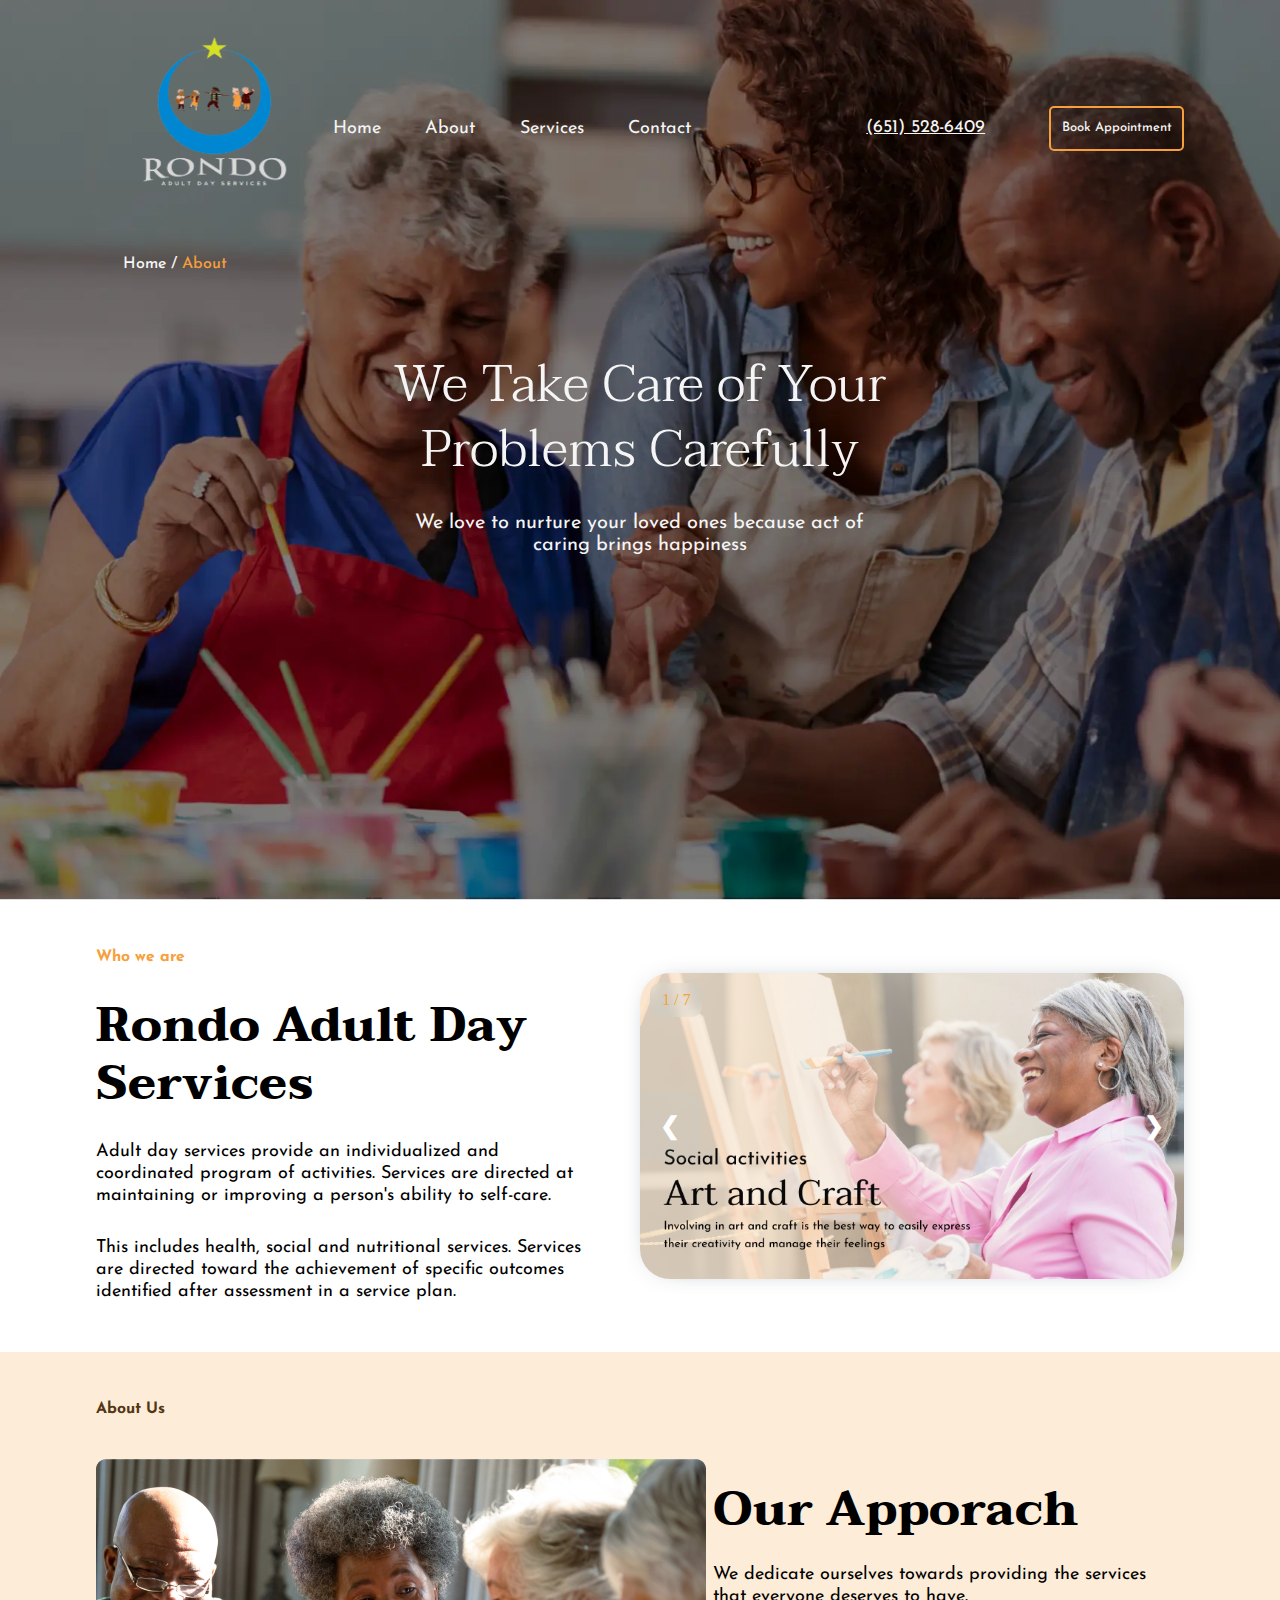
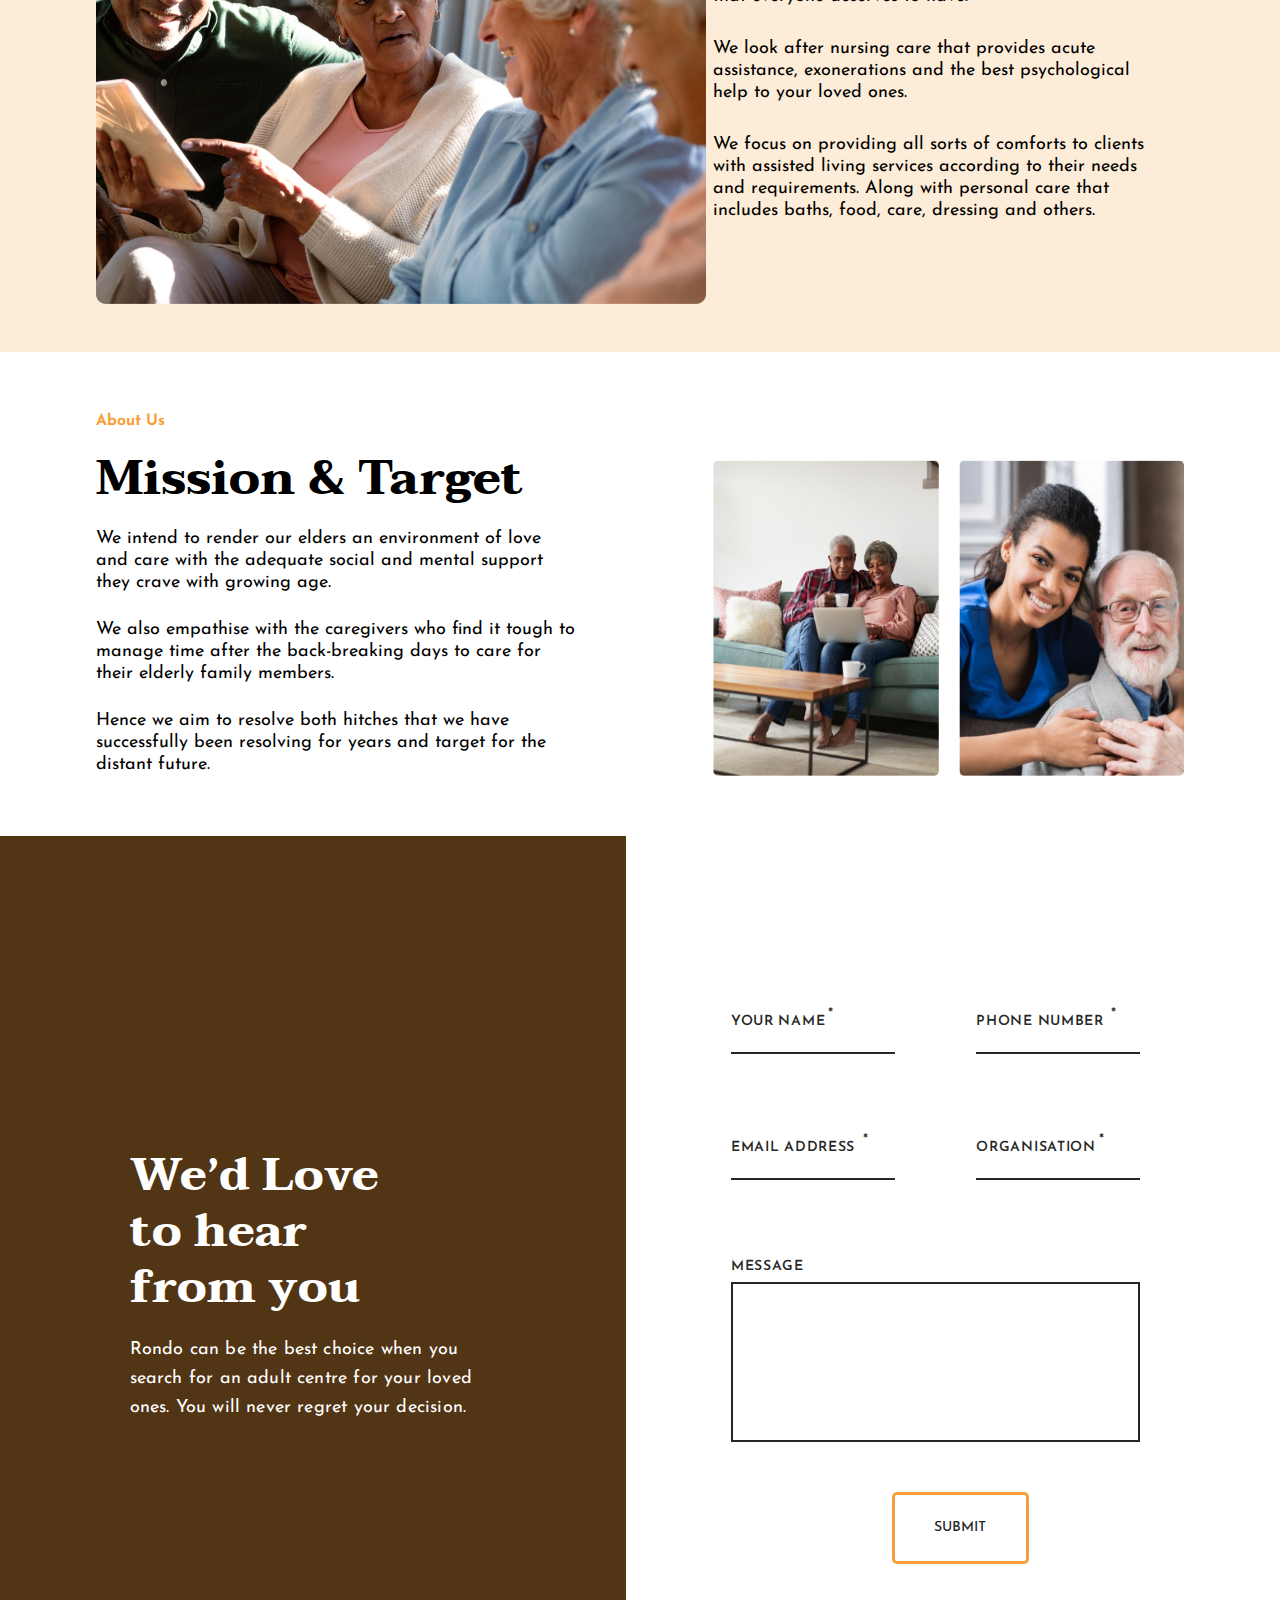
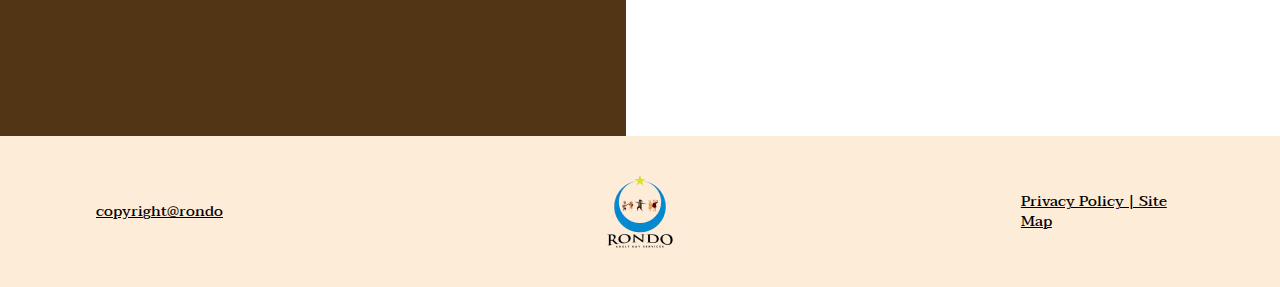
==== commit 7ed84af0: "code updated" ====
--- a/about.html
+++ b/about.html
@@ -129,7 +129,7 @@
           <a class="next" onclick="nextSlide()">&#10095;</a>
         
           <!-- The dots/circles -->
-          <div class="dots-container">
+          <div class="dots-container" style="display: none;">
             <span class="dots" onclick="currentSlide(1)"></span>
             <span class="dots" onclick="currentSlide(2)"></span>
             <span class="dots" onclick="currentSlide(3)"></span>
